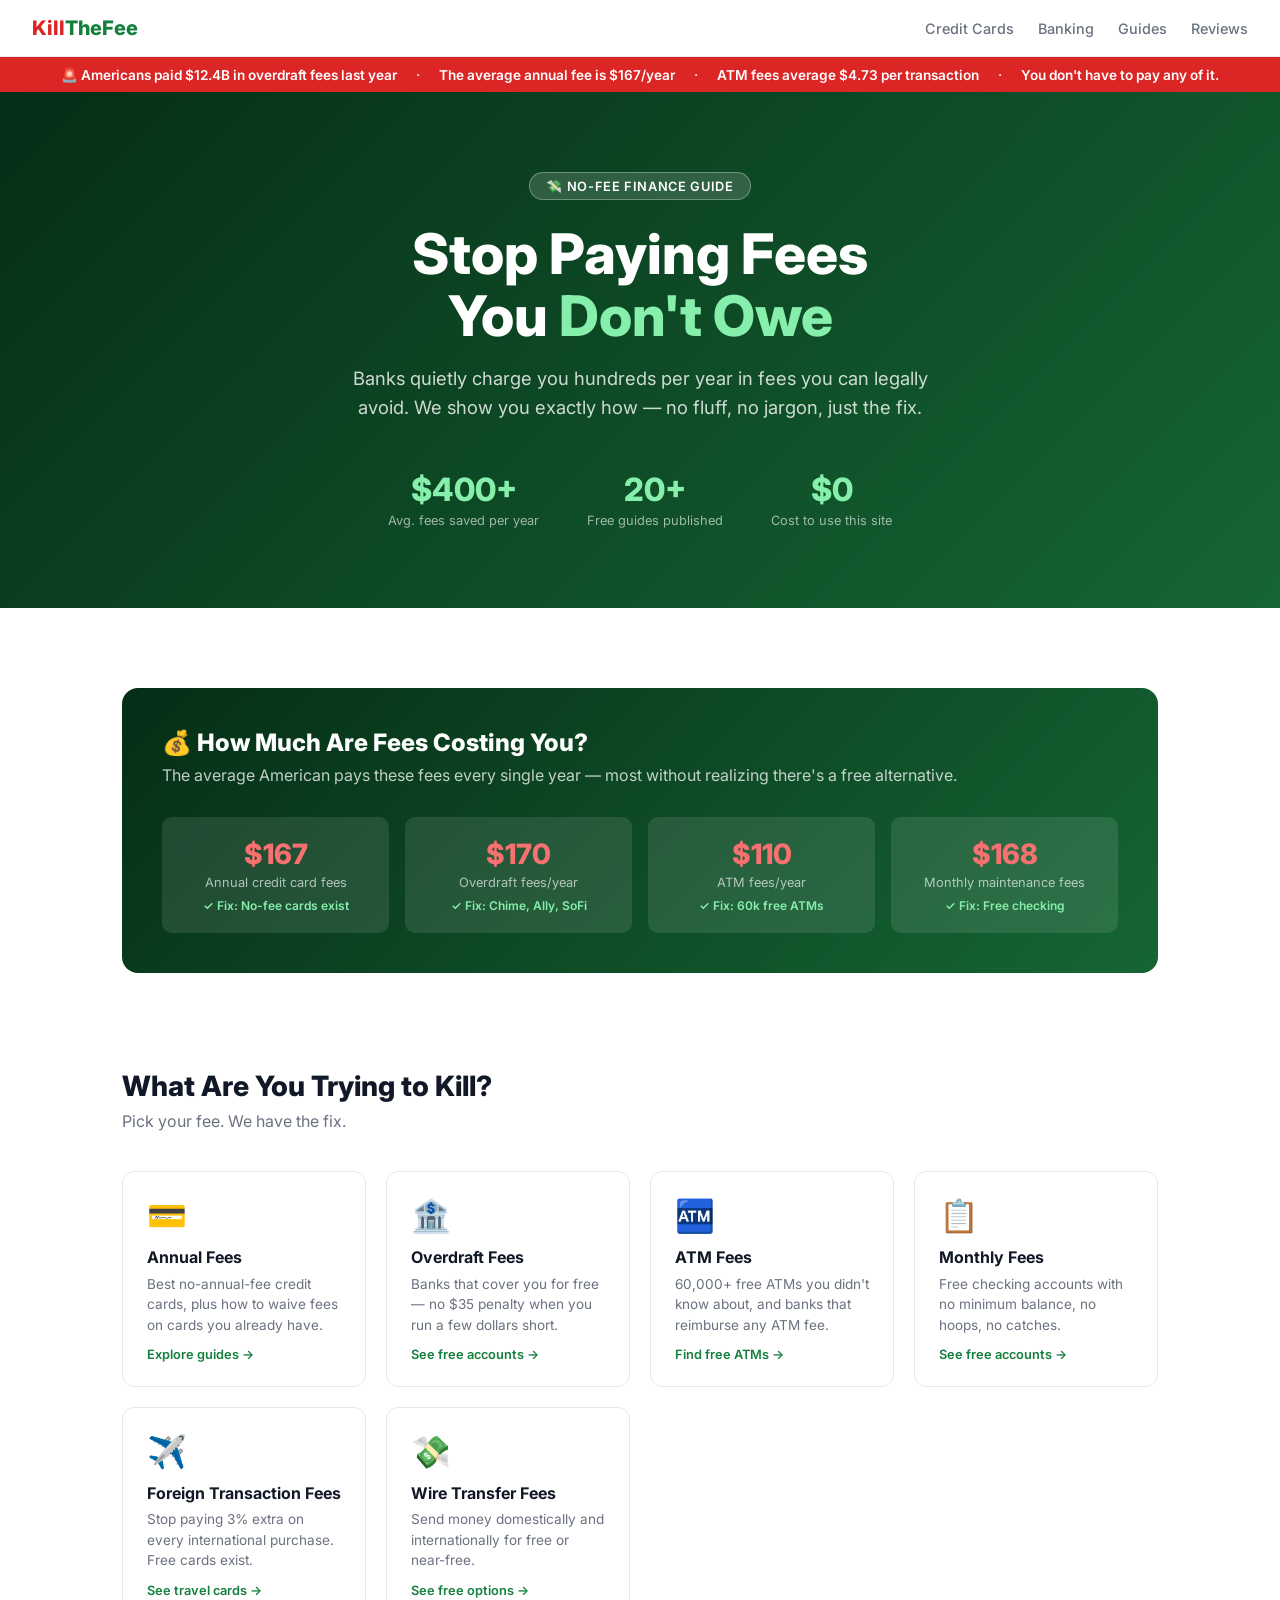
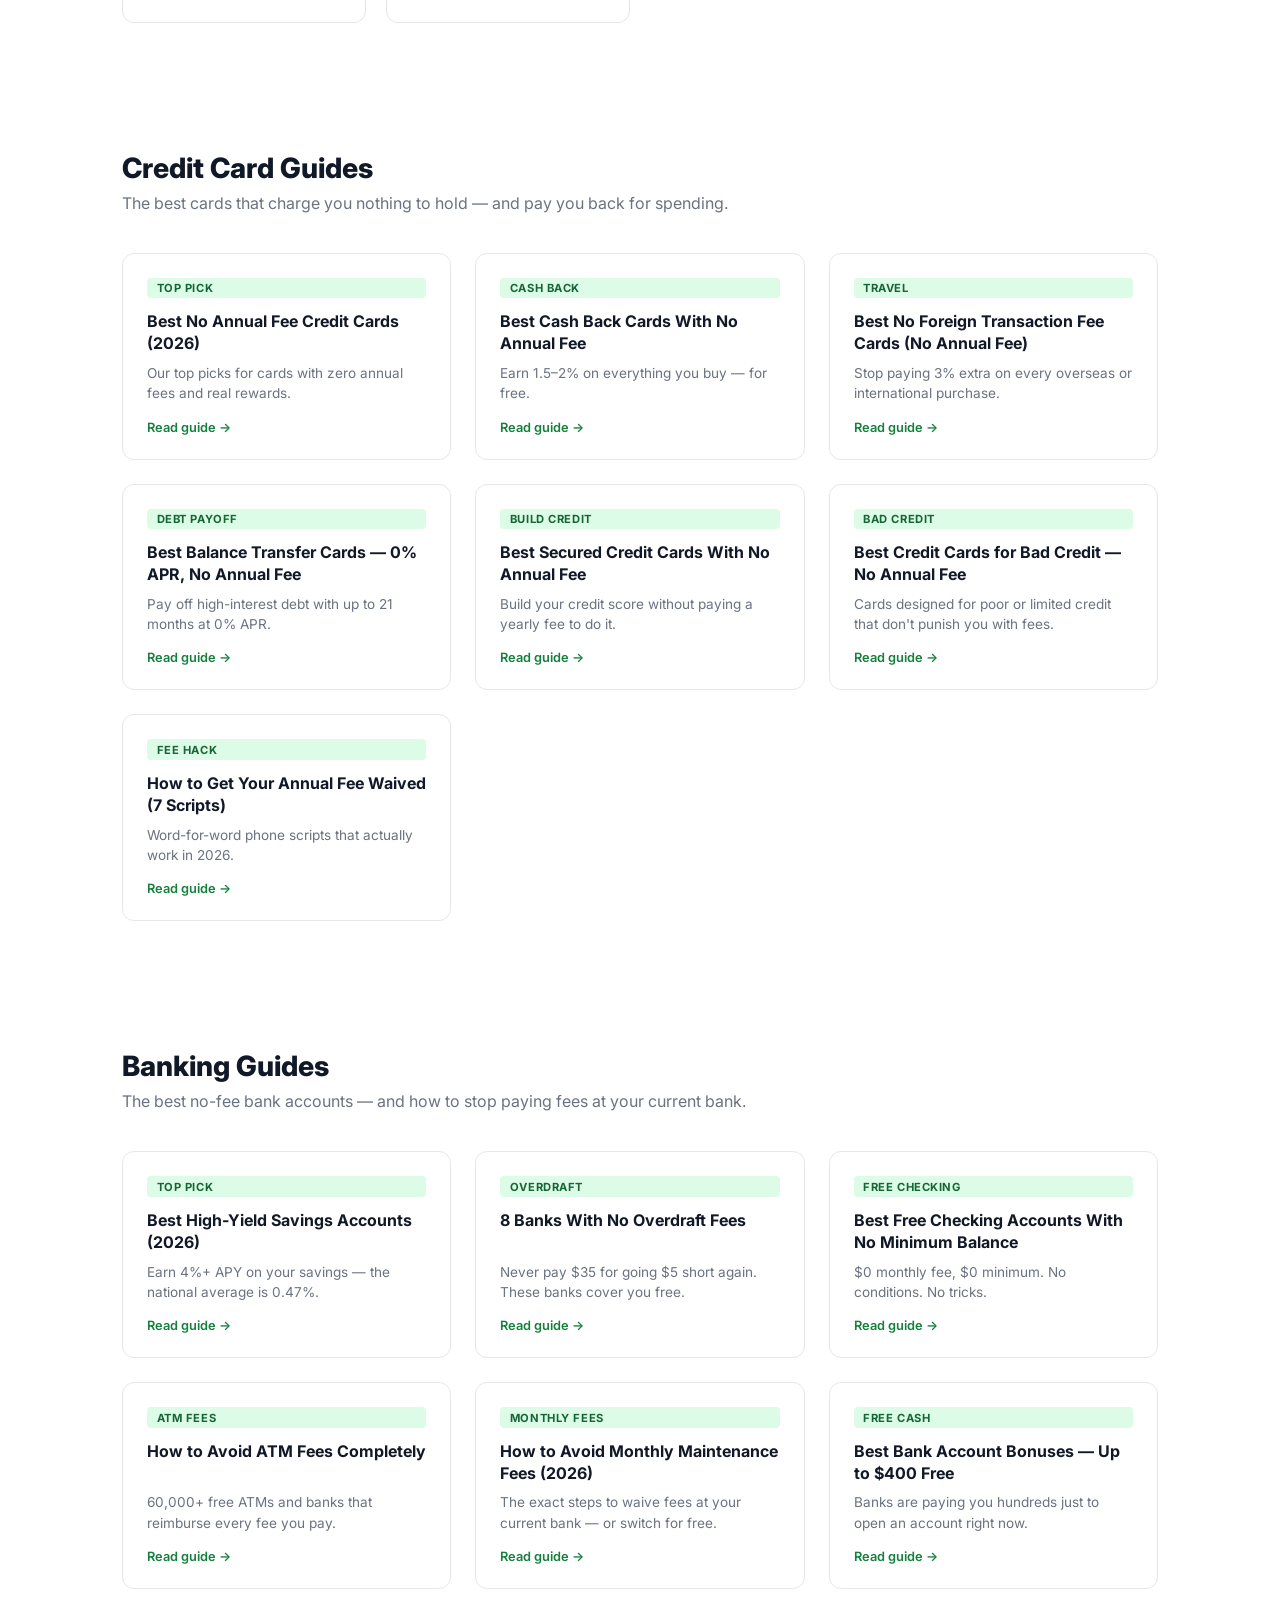
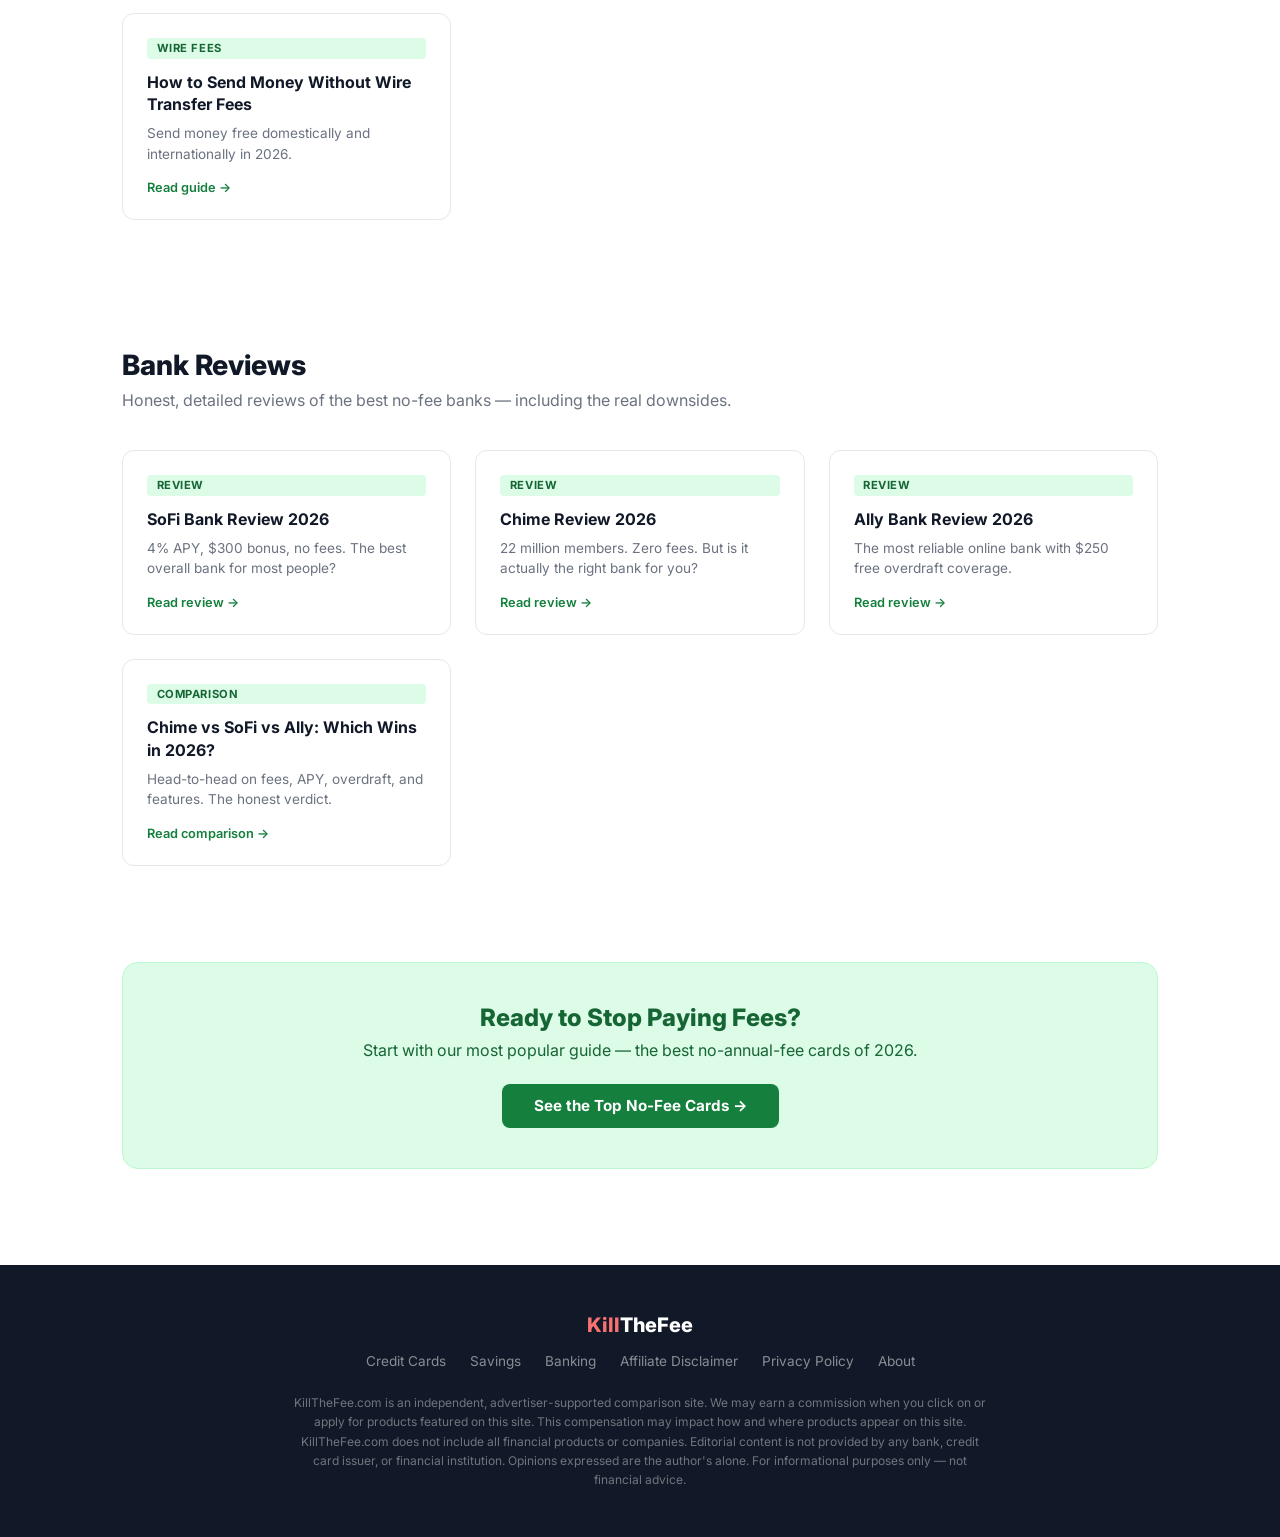
==== index.html @ 6099522d "Fix: Replace WealthWire placeholder with Kill The Fee branded homepage - Full Kill The Fee branded h" ====
<!DOCTYPE html>
<html lang="en">
<head>
  <meta charset="UTF-8">
  <meta name="viewport" content="width=device-width, initial-scale=1.0">
  <title>Kill The Fee — Stop Paying Bank Fees You Don't Owe</title>
  <meta name="description" content="Independent guides to eliminating credit card annual fees, ATM fees, overdraft fees, and bank fees. Keep more of your money.">
  <meta property="og:title" content="Kill The Fee — Stop Paying Bank Fees">
  <meta property="og:description" content="Free guides to eliminating bank fees and earning more with no-fee financial products.">
  <meta name="twitter:card" content="summary_large_image">
  <link rel="canonical" href="https://killthefee.com/">
  <link rel="preconnect" href="https://fonts.googleapis.com">
  <link href="https://fonts.googleapis.com/css2?family=Inter:wght@400;500;600;700;800&display=swap" rel="stylesheet">
  <style>
    *, *::before, *::after { margin: 0; padding: 0; box-sizing: border-box; }
    :root {
      --green: #15803d;
      --green-dark: #166534;
      --green-light: #dcfce7;
      --red: #dc2626;
      --text: #111827;
      --muted: #6b7280;
      --border: #e5e7eb;
      --bg: #f9fafb;
      --white: #ffffff;
    }
    body { font-family: 'Inter', sans-serif; color: var(--text); background: var(--white); }

    /* NAV */
    nav { display: flex; justify-content: space-between; align-items: center; padding: 1rem 2rem; border-bottom: 1px solid var(--border); background: var(--white); position: sticky; top: 0; z-index: 100; }
    .nav-logo { font-size: 1.25rem; font-weight: 800; color: var(--green); text-decoration: none; }
    .nav-logo span { color: var(--red); }
    .nav-links { display: flex; gap: 1.5rem; list-style: none; }
    .nav-links a { text-decoration: none; color: var(--muted); font-weight: 500; font-size: 0.9rem; }
    .nav-links a:hover { color: var(--green); }

    /* HERO */
    .hero { background: linear-gradient(135deg, #052e16 0%, #166534 100%); color: white; padding: 5rem 2rem; text-align: center; }
    .hero-badge { display: inline-block; background: rgba(255,255,255,0.15); border: 1px solid rgba(255,255,255,0.3); border-radius: 999px; padding: 0.35rem 1rem; font-size: 0.8rem; font-weight: 600; letter-spacing: 0.05em; text-transform: uppercase; margin-bottom: 1.5rem; }
    .hero h1 { font-size: clamp(2rem, 5vw, 3.5rem); font-weight: 800; line-height: 1.1; margin-bottom: 1rem; }
    .hero h1 span { color: #86efac; }
    .hero p { font-size: 1.15rem; color: rgba(255,255,255,0.8); max-width: 600px; margin: 0 auto 2rem; line-height: 1.6; }
    .hero-stats { display: flex; justify-content: center; gap: 3rem; flex-wrap: wrap; margin-top: 3rem; }
    .hero-stat { text-align: center; }
    .hero-stat .number { font-size: 2rem; font-weight: 800; color: #86efac; }
    .hero-stat .label { font-size: 0.8rem; color: rgba(255,255,255,0.6); margin-top: 0.25rem; }

    /* FEE TICKER */
    .fee-ticker { background: var(--red); color: white; padding: 0.6rem 2rem; text-align: center; font-size: 0.85rem; font-weight: 600; }
    .fee-ticker span { opacity: 0.85; margin: 0 1rem; }

    /* SECTIONS */
    .section { padding: 4rem 2rem; max-width: 1100px; margin: 0 auto; }
    .section-title { font-size: 1.75rem; font-weight: 800; margin-bottom: 0.5rem; }
    .section-subtitle { color: var(--muted); margin-bottom: 2.5rem; font-size: 1rem; }

    /* CATEGORY CARDS */
    .category-grid { display: grid; grid-template-columns: repeat(auto-fit, minmax(220px, 1fr)); gap: 1.25rem; }
    .category-card { border: 1px solid var(--border); border-radius: 12px; padding: 1.5rem; text-decoration: none; color: var(--text); transition: all 0.2s; background: var(--white); }
    .category-card:hover { border-color: var(--green); box-shadow: 0 4px 20px rgba(21,128,61,0.1); transform: translateY(-2px); }
    .category-card .icon { font-size: 2rem; margin-bottom: 0.75rem; }
    .category-card h3 { font-size: 1rem; font-weight: 700; margin-bottom: 0.4rem; }
    .category-card p { font-size: 0.85rem; color: var(--muted); line-height: 1.5; }
    .category-card .arrow { color: var(--green); font-size: 0.8rem; font-weight: 600; margin-top: 0.75rem; display: block; }

    /* ARTICLE CARDS */
    .article-grid { display: grid; grid-template-columns: repeat(auto-fill, minmax(300px, 1fr)); gap: 1.5rem; }
    .article-card { border: 1px solid var(--border); border-radius: 12px; padding: 1.5rem; text-decoration: none; color: var(--text); transition: all 0.2s; background: var(--white); display: flex; flex-direction: column; }
    .article-card:hover { border-color: var(--green); box-shadow: 0 4px 20px rgba(21,128,61,0.08); }
    .article-tag { display: inline-block; background: var(--green-light); color: var(--green-dark); font-size: 0.7rem; font-weight: 700; text-transform: uppercase; letter-spacing: 0.05em; padding: 0.2rem 0.6rem; border-radius: 4px; margin-bottom: 0.75rem; }
    .article-card h3 { font-size: 1rem; font-weight: 700; line-height: 1.4; margin-bottom: 0.5rem; flex: 1; }
    .article-card p { font-size: 0.85rem; color: var(--muted); line-height: 1.5; }
    .article-read { color: var(--green); font-size: 0.8rem; font-weight: 600; margin-top: 1rem; }

    /* SAVINGS CALCULATOR */
    .calc-box { background: linear-gradient(135deg, #052e16, #166534); border-radius: 16px; padding: 2.5rem; color: white; margin: 2rem 0; }
    .calc-box h2 { font-size: 1.5rem; font-weight: 800; margin-bottom: 0.5rem; }
    .calc-box p { color: rgba(255,255,255,0.75); margin-bottom: 2rem; }
    .calc-grid { display: grid; grid-template-columns: repeat(auto-fit, minmax(200px, 1fr)); gap: 1rem; }
    .calc-item { background: rgba(255,255,255,0.1); border-radius: 10px; padding: 1.25rem; text-align: center; }
    .calc-item .fee-amount { font-size: 1.75rem; font-weight: 800; color: #f87171; }
    .calc-item .fee-label { font-size: 0.8rem; color: rgba(255,255,255,0.65); margin-top: 0.25rem; }
    .calc-item .fee-fix { font-size: 0.75rem; color: #86efac; font-weight: 600; margin-top: 0.5rem; }

    /* CTA BANNER */
    .cta-banner { background: var(--green-light); border: 1px solid #bbf7d0; border-radius: 16px; padding: 2.5rem; text-align: center; margin: 2rem 0; }
    .cta-banner h2 { font-size: 1.5rem; font-weight: 800; color: var(--green-dark); margin-bottom: 0.5rem; }
    .cta-banner p { color: #166534; margin-bottom: 1.5rem; }
    .btn { display: inline-block; background: var(--green); color: white; padding: 0.8rem 2rem; border-radius: 8px; font-weight: 700; text-decoration: none; font-size: 0.95rem; transition: background 0.2s; }
    .btn:hover { background: var(--green-dark); }

    /* FOOTER */
    footer { background: #111827; color: rgba(255,255,255,0.6); padding: 3rem 2rem; text-align: center; }
    footer .footer-logo { font-size: 1.25rem; font-weight: 800; color: white; margin-bottom: 1rem; }
    footer .footer-logo span { color: #f87171; }
    footer .footer-links { display: flex; justify-content: center; gap: 1.5rem; flex-wrap: wrap; margin-bottom: 1.5rem; }
    footer .footer-links a { color: rgba(255,255,255,0.5); text-decoration: none; font-size: 0.85rem; }
    footer .footer-links a:hover { color: white; }
    footer .disclaimer { font-size: 0.75rem; max-width: 700px; margin: 0 auto; line-height: 1.6; color: rgba(255,255,255,0.4); }

    @media (max-width: 640px) {
      nav { padding: 1rem; }
      .nav-links { display: none; }
      .hero { padding: 3rem 1.5rem; }
      .hero-stats { gap: 1.5rem; }
      .section { padding: 2.5rem 1.25rem; }
    }
  </style>
</head>
<body>

<nav>
  <a class="nav-logo" href="/"><span>Kill</span>TheFee</a>
  <ul class="nav-links">
    <li><a href="#credit-cards">Credit Cards</a></li>
    <li><a href="#banking">Banking</a></li>
    <li><a href="#guides">Guides</a></li>
    <li><a href="#reviews">Reviews</a></li>
  </ul>
</nav>

<div class="fee-ticker">
  🚨 Americans paid $12.4B in overdraft fees last year <span>·</span> The average annual fee is $167/year <span>·</span> ATM fees average $4.73 per transaction <span>·</span> You don't have to pay any of it.
</div>

<section class="hero">
  <div class="hero-badge">💸 No-Fee Finance Guide</div>
  <h1>Stop Paying Fees<br>You <span>Don't Owe</span></h1>
  <p>Banks quietly charge you hundreds per year in fees you can legally avoid. We show you exactly how — no fluff, no jargon, just the fix.</p>
  <div class="hero-stats">
    <div class="hero-stat"><div class="number">$400+</div><div class="label">Avg. fees saved per year</div></div>
    <div class="hero-stat"><div class="number">20+</div><div class="label">Free guides published</div></div>
    <div class="hero-stat"><div class="number">$0</div><div class="label">Cost to use this site</div></div>
  </div>
</section>

<div style="max-width:1100px;margin:0 auto;padding:3rem 2rem 0;">
  <div class="calc-box">
    <h2>💰 How Much Are Fees Costing You?</h2>
    <p>The average American pays these fees every single year — most without realizing there's a free alternative.</p>
    <div class="calc-grid">
      <div class="calc-item">
        <div class="fee-amount">$167</div>
        <div class="fee-label">Annual credit card fees</div>
        <div class="fee-fix">✓ Fix: No-fee cards exist</div>
      </div>
      <div class="calc-item">
        <div class="fee-amount">$170</div>
        <div class="fee-label">Overdraft fees/year</div>
        <div class="fee-fix">✓ Fix: Chime, Ally, SoFi</div>
      </div>
      <div class="calc-item">
        <div class="fee-amount">$110</div>
        <div class="fee-label">ATM fees/year</div>
        <div class="fee-fix">✓ Fix: 60k free ATMs</div>
      </div>
      <div class="calc-item">
        <div class="fee-amount">$168</div>
        <div class="fee-label">Monthly maintenance fees</div>
        <div class="fee-fix">✓ Fix: Free checking</div>
      </div>
    </div>
  </div>
</div>

<section class="section" id="categories">
  <div class="section-title">What Are You Trying to Kill?</div>
  <div class="section-subtitle">Pick your fee. We have the fix.</div>
  <div class="category-grid">
    <a class="category-card" href="#credit-cards">
      <div class="icon">💳</div>
      <h3>Annual Fees</h3>
      <p>Best no-annual-fee credit cards, plus how to waive fees on cards you already have.</p>
      <span class="arrow">Explore guides →</span>
    </a>
    <a class="category-card" href="#banking">
      <div class="icon">🏦</div>
      <h3>Overdraft Fees</h3>
      <p>Banks that cover you for free — no $35 penalty when you run a few dollars short.</p>
      <span class="arrow">See free accounts →</span>
    </a>
    <a class="category-card" href="#banking">
      <div class="icon">🏧</div>
      <h3>ATM Fees</h3>
      <p>60,000+ free ATMs you didn't know about, and banks that reimburse any ATM fee.</p>
      <span class="arrow">Find free ATMs →</span>
    </a>
    <a class="category-card" href="#banking">
      <div class="icon">📋</div>
      <h3>Monthly Fees</h3>
      <p>Free checking accounts with no minimum balance, no hoops, no catches.</p>
      <span class="arrow">See free accounts →</span>
    </a>
    <a class="category-card" href="#guides">
      <div class="icon">✈️</div>
      <h3>Foreign Transaction Fees</h3>
      <p>Stop paying 3% extra on every international purchase. Free cards exist.</p>
      <span class="arrow">See travel cards →</span>
    </a>
    <a class="category-card" href="#guides">
      <div class="icon">💸</div>
      <h3>Wire Transfer Fees</h3>
      <p>Send money domestically and internationally for free or near-free.</p>
      <span class="arrow">See free options →</span>
    </a>
  </div>
</section>

<section class="section" id="credit-cards">
  <div class="section-title">Credit Card Guides</div>
  <div class="section-subtitle">The best cards that charge you nothing to hold — and pay you back for spending.</div>
  <div class="article-grid">
    <a class="article-card" href="/content/articles/best-no-annual-fee-credit-cards.md">
      <span class="article-tag">Top Pick</span>
      <h3>Best No Annual Fee Credit Cards (2026)</h3>
      <p>Our top picks for cards with zero annual fees and real rewards.</p>
      <span class="article-read">Read guide →</span>
    </a>
    <a class="article-card" href="/content/articles/best-cash-back-credit-cards-no-annual-fee-2026.md">
      <span class="article-tag">Cash Back</span>
      <h3>Best Cash Back Cards With No Annual Fee</h3>
      <p>Earn 1.5–2% on everything you buy — for free.</p>
      <span class="article-read">Read guide →</span>
    </a>
    <a class="article-card" href="/content/articles/best-no-foreign-transaction-fee-credit-cards.md">
      <span class="article-tag">Travel</span>
      <h3>Best No Foreign Transaction Fee Cards (No Annual Fee)</h3>
      <p>Stop paying 3% extra on every overseas or international purchase.</p>
      <span class="article-read">Read guide →</span>
    </a>
    <a class="article-card" href="/content/articles/best-balance-transfer-credit-cards-no-fee.md">
      <span class="article-tag">Debt Payoff</span>
      <h3>Best Balance Transfer Cards — 0% APR, No Annual Fee</h3>
      <p>Pay off high-interest debt with up to 21 months at 0% APR.</p>
      <span class="article-read">Read guide →</span>
    </a>
    <a class="article-card" href="/content/articles/best-secured-credit-cards-no-annual-fee.md">
      <span class="article-tag">Build Credit</span>
      <h3>Best Secured Credit Cards With No Annual Fee</h3>
      <p>Build your credit score without paying a yearly fee to do it.</p>
      <span class="article-read">Read guide →</span>
    </a>
    <a class="article-card" href="/content/articles/best-credit-cards-bad-credit-no-annual-fee.md">
      <span class="article-tag">Bad Credit</span>
      <h3>Best Credit Cards for Bad Credit — No Annual Fee</h3>
      <p>Cards designed for poor or limited credit that don't punish you with fees.</p>
      <span class="article-read">Read guide →</span>
    </a>
    <a class="article-card" href="/content/articles/how-to-cancel-credit-card-annual-fee.md">
      <span class="article-tag">Fee Hack</span>
      <h3>How to Get Your Annual Fee Waived (7 Scripts)</h3>
      <p>Word-for-word phone scripts that actually work in 2026.</p>
      <span class="article-read">Read guide →</span>
    </a>
  </div>
</section>

<section class="section" id="banking">
  <div class="section-title">Banking Guides</div>
  <div class="section-subtitle">The best no-fee bank accounts — and how to stop paying fees at your current bank.</div>
  <div class="article-grid">
    <a class="article-card" href="/content/articles/best-high-yield-savings-accounts.md">
      <span class="article-tag">Top Pick</span>
      <h3>Best High-Yield Savings Accounts (2026)</h3>
      <p>Earn 4%+ APY on your savings — the national average is 0.47%.</p>
      <span class="article-read">Read guide →</span>
    </a>
    <a class="article-card" href="/content/articles/banks-with-no-overdraft-fees.md">
      <span class="article-tag">Overdraft</span>
      <h3>8 Banks With No Overdraft Fees</h3>
      <p>Never pay $35 for going $5 short again. These banks cover you free.</p>
      <span class="article-read">Read guide →</span>
    </a>
    <a class="article-card" href="/content/articles/best-free-checking-accounts-no-minimum-balance.md">
      <span class="article-tag">Free Checking</span>
      <h3>Best Free Checking Accounts With No Minimum Balance</h3>
      <p>$0 monthly fee, $0 minimum. No conditions. No tricks.</p>
      <span class="article-read">Read guide →</span>
    </a>
    <a class="article-card" href="/content/articles/how-to-avoid-atm-fees.md">
      <span class="article-tag">ATM Fees</span>
      <h3>How to Avoid ATM Fees Completely</h3>
      <p>60,000+ free ATMs and banks that reimburse every fee you pay.</p>
      <span class="article-read">Read guide →</span>
    </a>
    <a class="article-card" href="/content/articles/how-to-avoid-monthly-maintenance-fees.md">
      <span class="article-tag">Monthly Fees</span>
      <h3>How to Avoid Monthly Maintenance Fees (2026)</h3>
      <p>The exact steps to waive fees at your current bank — or switch for free.</p>
      <span class="article-read">Read guide →</span>
    </a>
    <a class="article-card" href="/content/articles/best-bank-account-bonuses-2026.md">
      <span class="article-tag">Free Cash</span>
      <h3>Best Bank Account Bonuses — Up to $400 Free</h3>
      <p>Banks are paying you hundreds just to open an account right now.</p>
      <span class="article-read">Read guide →</span>
    </a>
    <a class="article-card" href="/content/articles/how-to-send-money-without-wire-transfer-fees.md">
      <span class="article-tag">Wire Fees</span>
      <h3>How to Send Money Without Wire Transfer Fees</h3>
      <p>Send money free domestically and internationally in 2026.</p>
      <span class="article-read">Read guide →</span>
    </a>
  </div>
</section>

<section class="section" id="reviews">
  <div class="section-title">Bank Reviews</div>
  <div class="section-subtitle">Honest, detailed reviews of the best no-fee banks — including the real downsides.</div>
  <div class="article-grid">
    <a class="article-card" href="/content/articles/sofi-bank-review-2026.md">
      <span class="article-tag">Review</span>
      <h3>SoFi Bank Review 2026</h3>
      <p>4% APY, $300 bonus, no fees. The best overall bank for most people?</p>
      <span class="article-read">Read review →</span>
    </a>
    <a class="article-card" href="/content/articles/chime-review-2026.md">
      <span class="article-tag">Review</span>
      <h3>Chime Review 2026</h3>
      <p>22 million members. Zero fees. But is it actually the right bank for you?</p>
      <span class="article-read">Read review →</span>
    </a>
    <a class="article-card" href="/content/articles/ally-bank-review-2026.md">
      <span class="article-tag">Review</span>
      <h3>Ally Bank Review 2026</h3>
      <p>The most reliable online bank with $250 free overdraft coverage.</p>
      <span class="article-read">Read review →</span>
    </a>
    <a class="article-card" href="/content/articles/chime-vs-sofi-vs-ally-comparison.md">
      <span class="article-tag">Comparison</span>
      <h3>Chime vs SoFi vs Ally: Which Wins in 2026?</h3>
      <p>Head-to-head on fees, APY, overdraft, and features. The honest verdict.</p>
      <span class="article-read">Read comparison →</span>
    </a>
  </div>
</section>

<div style="max-width:1100px;margin:0 auto;padding:0 2rem 4rem;">
  <div class="cta-banner">
    <h2>Ready to Stop Paying Fees?</h2>
    <p>Start with our most popular guide — the best no-annual-fee cards of 2026.</p>
    <a class="btn" href="/content/articles/best-no-annual-fee-credit-cards.md">See the Top No-Fee Cards →</a>
  </div>
</div>

<footer>
  <div class="footer-logo"><span>Kill</span>TheFee</div>
  <div class="footer-links">
    <a href="/content/articles/best-no-annual-fee-credit-cards.md">Credit Cards</a>
    <a href="/content/articles/best-high-yield-savings-accounts.md">Savings</a>
    <a href="/content/articles/banks-with-no-overdraft-fees.md">Banking</a>
    <a href="/disclaimer.html">Affiliate Disclaimer</a>
    <a href="#">Privacy Policy</a>
    <a href="#">About</a>
  </div>
  <p class="disclaimer">KillTheFee.com is an independent, advertiser-supported comparison site. We may earn a commission when you click on or apply for products featured on this site. This compensation may impact how and where products appear on this site. KillTheFee.com does not include all financial products or companies. Editorial content is not provided by any bank, credit card issuer, or financial institution. Opinions expressed are the author's alone. For informational purposes only — not financial advice.</p>
</footer>

</body>
</html>
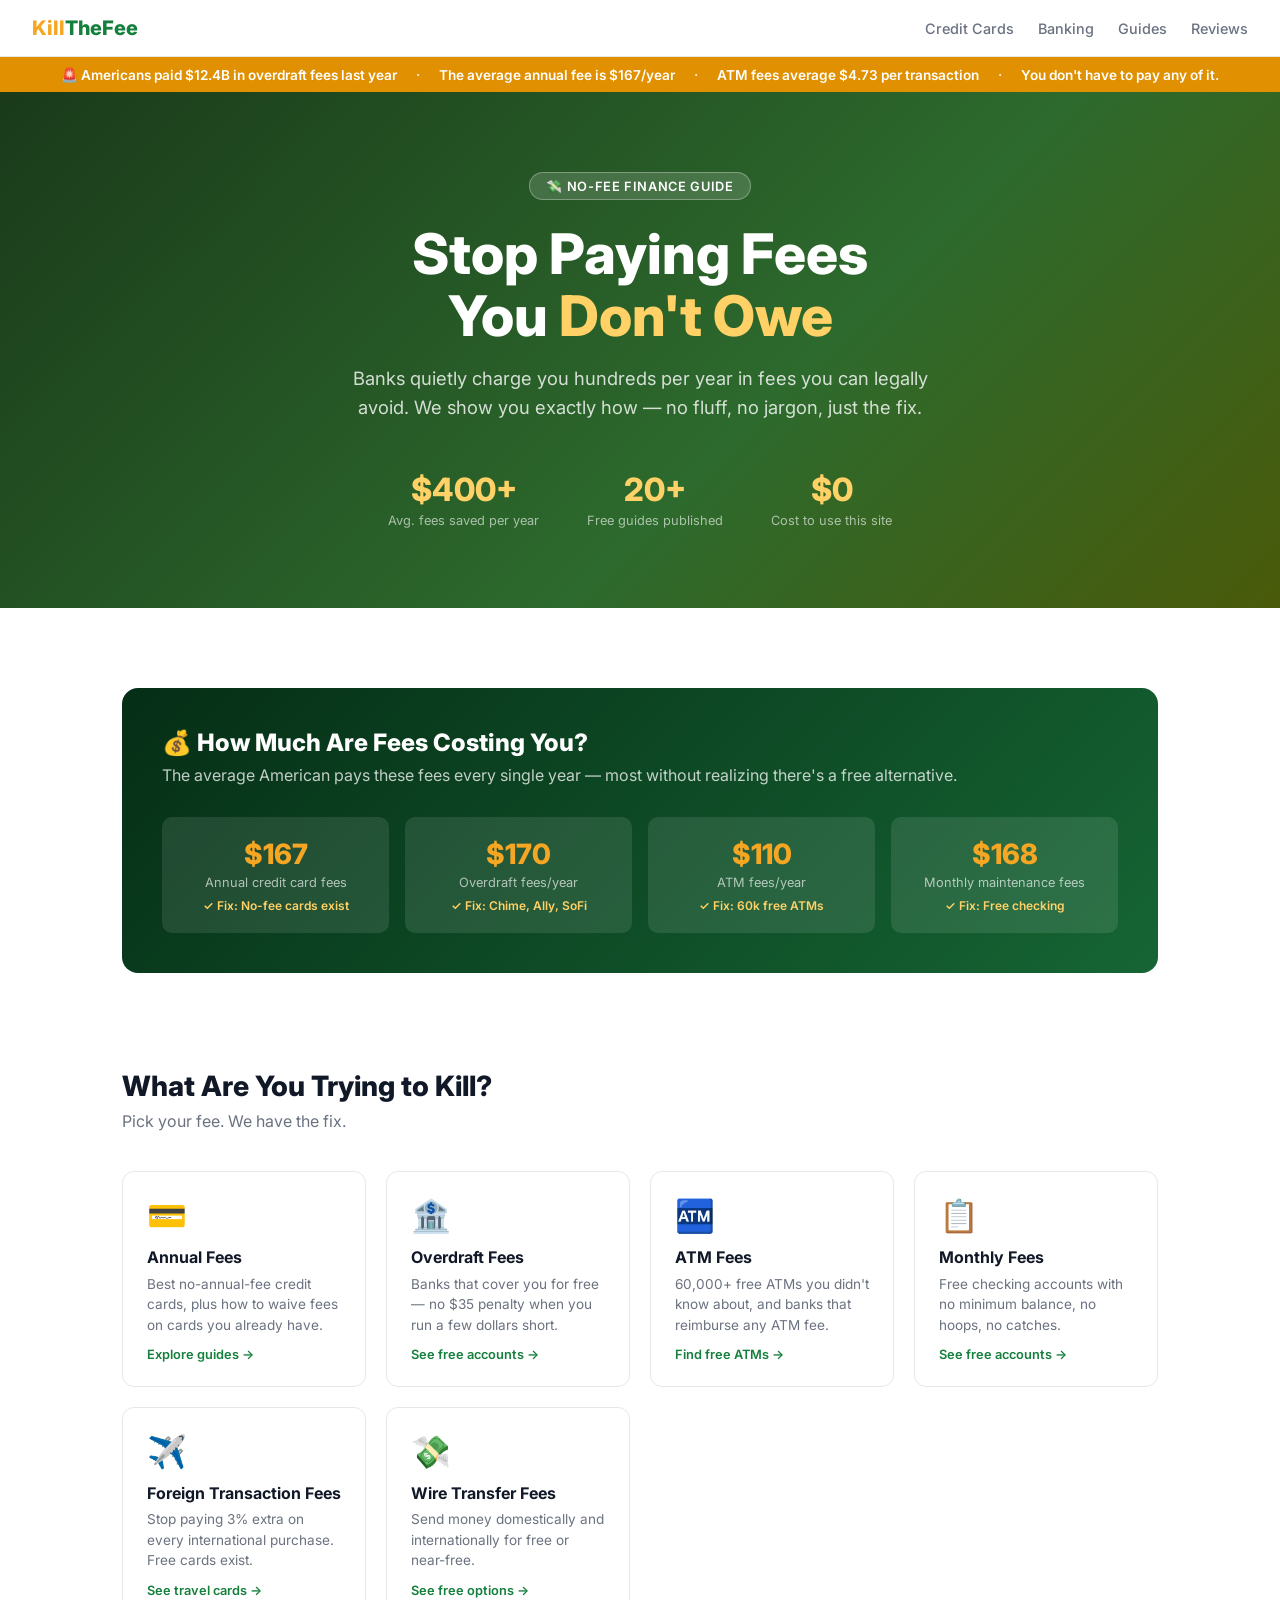
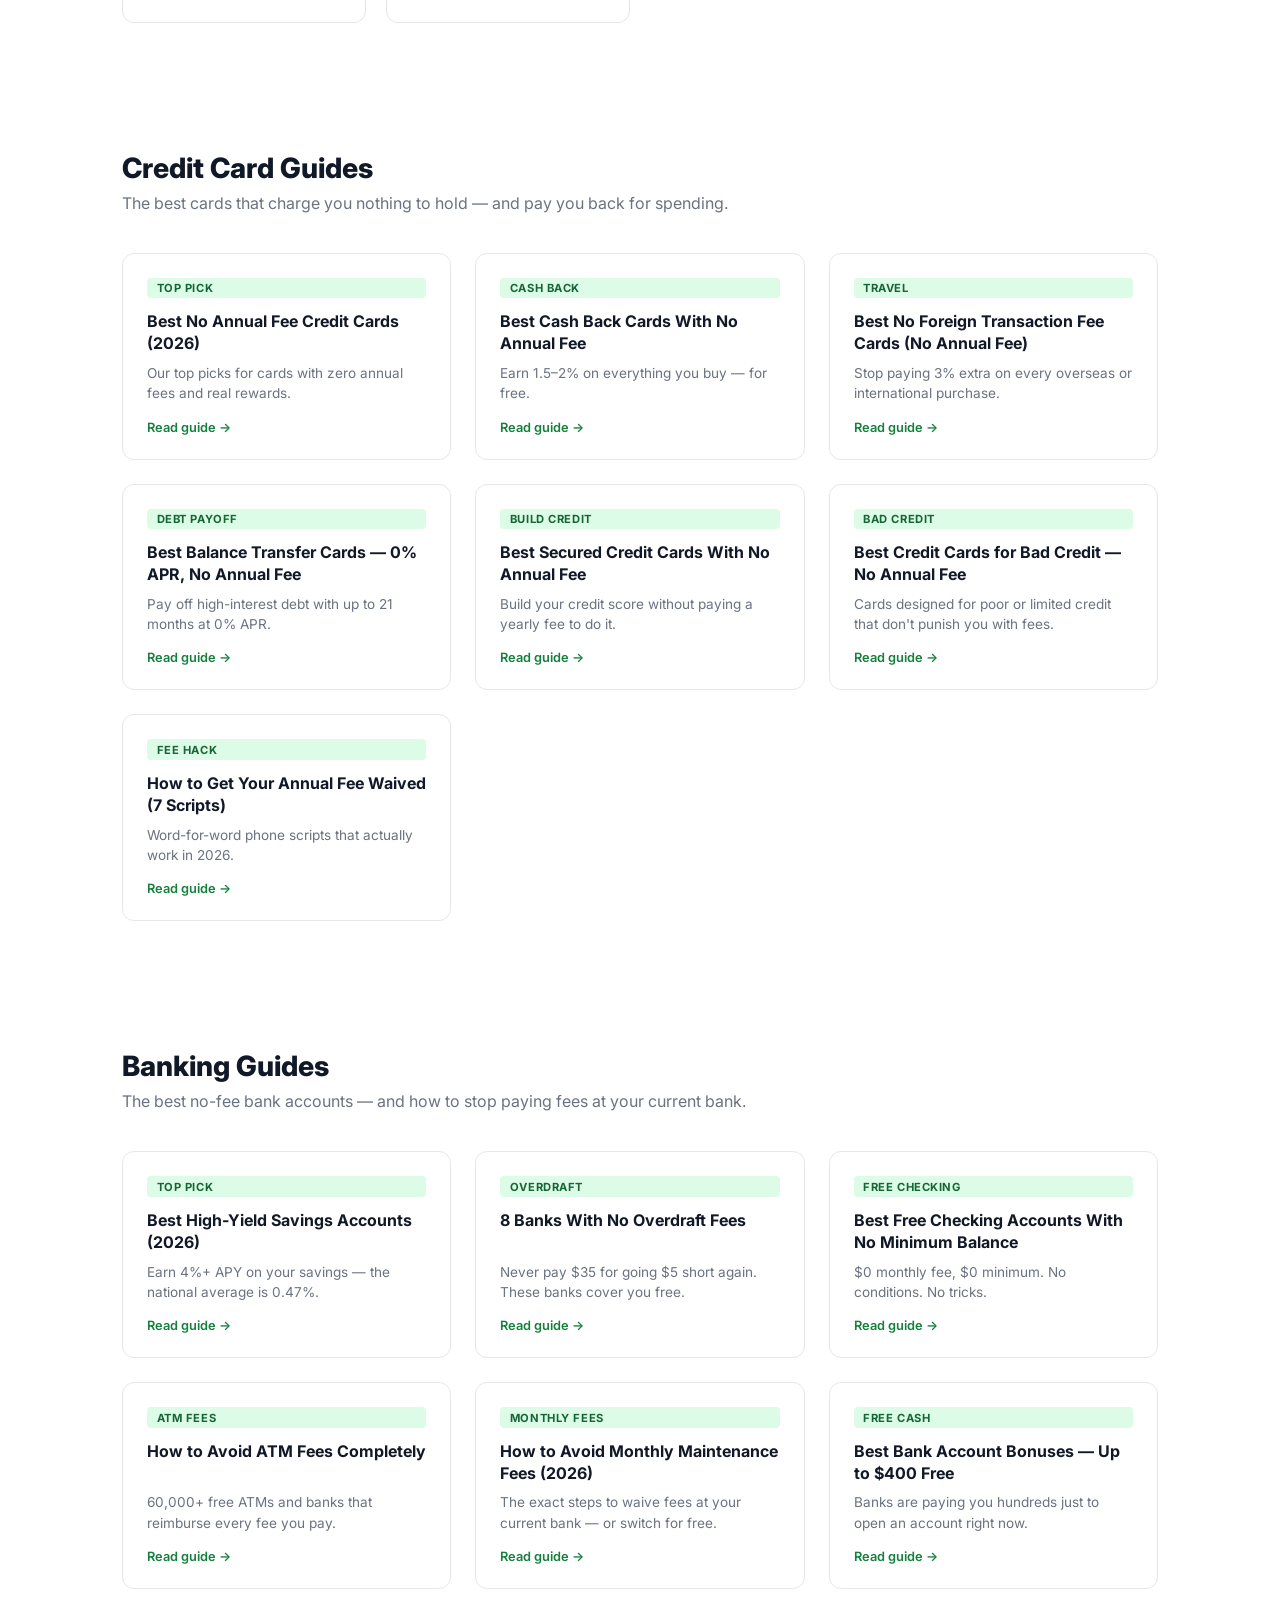
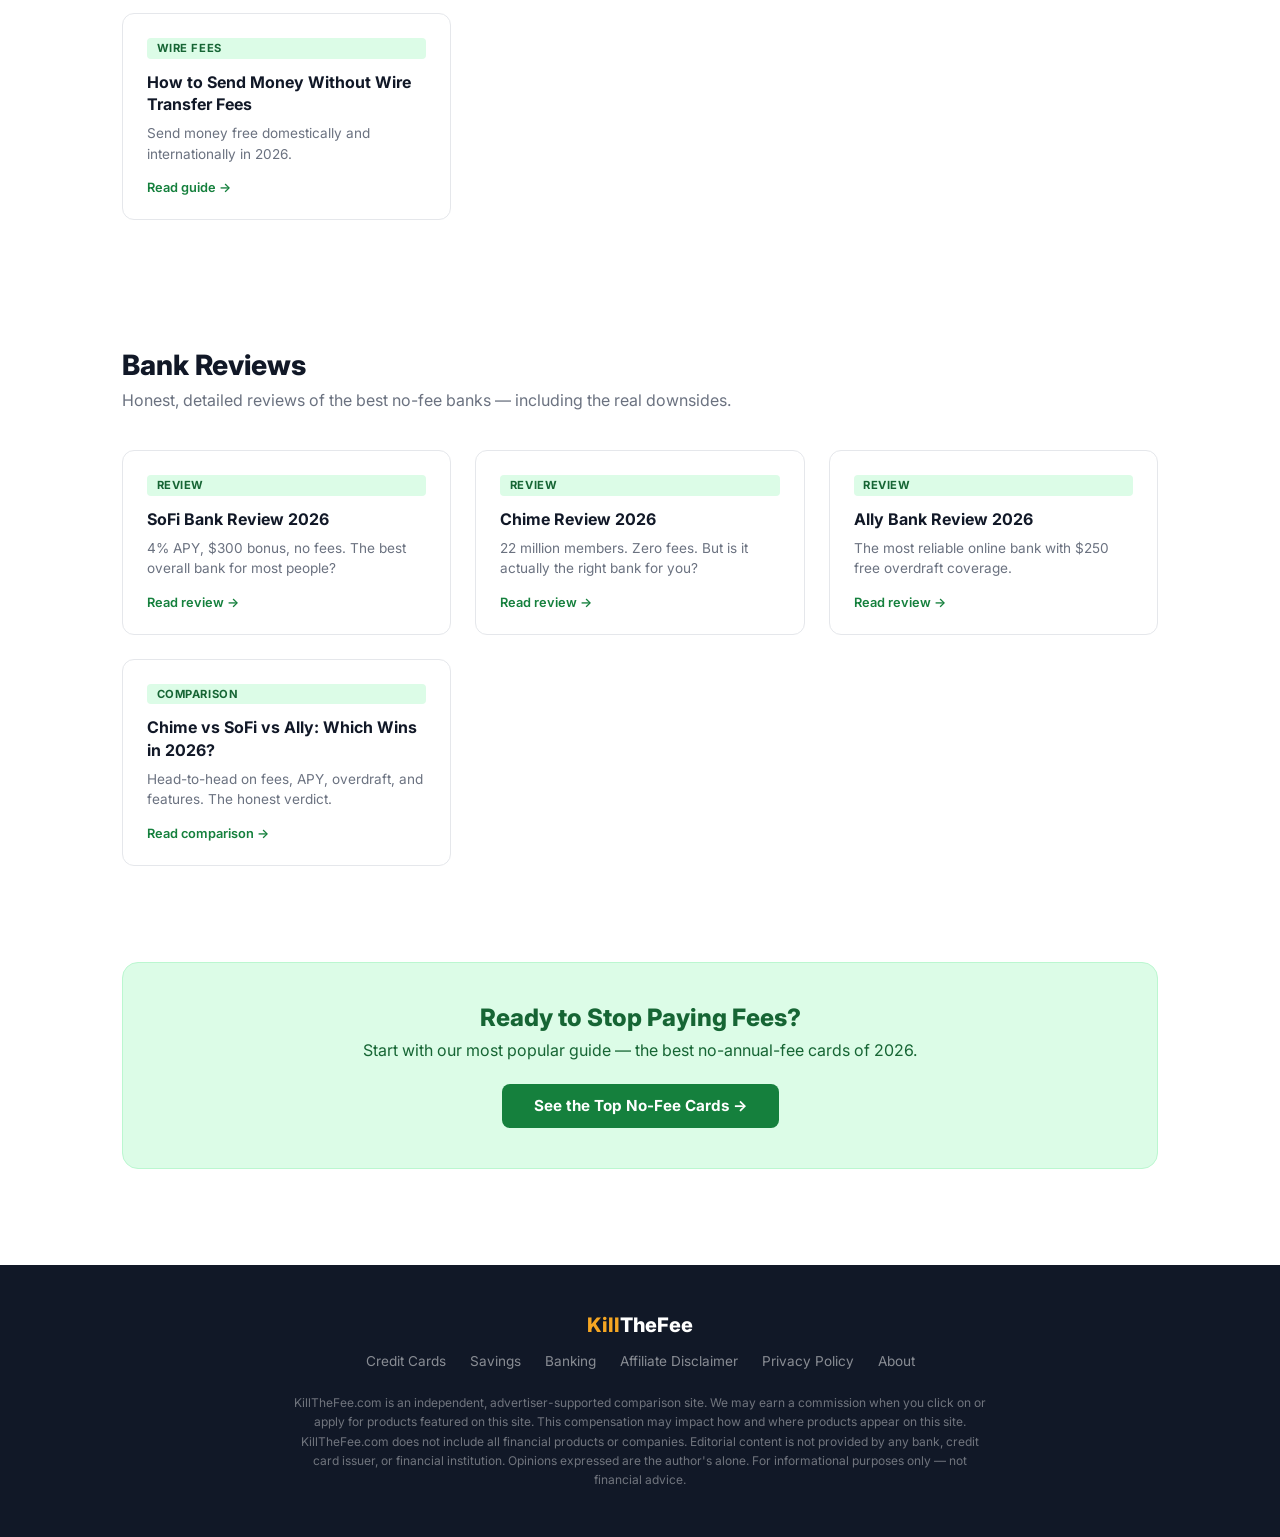
==== commit 371c26a9: "Rebrand: Switch color scheme from green/red to green/gold to match logo" ====
--- a/index.html
+++ b/index.html
@@ -17,7 +17,7 @@
       --green: #15803d;
       --green-dark: #166534;
       --green-light: #dcfce7;
-      --red: #dc2626;
+      --gold: #f5a623;
       --text: #111827;
       --muted: #6b7280;
       --border: #e5e7eb;
@@ -29,24 +29,24 @@
     /* NAV */
     nav { display: flex; justify-content: space-between; align-items: center; padding: 1rem 2rem; border-bottom: 1px solid var(--border); background: var(--white); position: sticky; top: 0; z-index: 100; }
     .nav-logo { font-size: 1.25rem; font-weight: 800; color: var(--green); text-decoration: none; }
-    .nav-logo span { color: var(--red); }
+    .nav-logo span { color: #f5a623; }
     .nav-links { display: flex; gap: 1.5rem; list-style: none; }
     .nav-links a { text-decoration: none; color: var(--muted); font-weight: 500; font-size: 0.9rem; }
     .nav-links a:hover { color: var(--green); }
 
     /* HERO */
-    .hero { background: linear-gradient(135deg, #052e16 0%, #166534 100%); color: white; padding: 5rem 2rem; text-align: center; }
+    .hero { background: linear-gradient(135deg, #1a3a1a 0%, #2d6a2d 60%, #4a5a0a 100%); color: white; padding: 5rem 2rem; text-align: center; }
     .hero-badge { display: inline-block; background: rgba(255,255,255,0.15); border: 1px solid rgba(255,255,255,0.3); border-radius: 999px; padding: 0.35rem 1rem; font-size: 0.8rem; font-weight: 600; letter-spacing: 0.05em; text-transform: uppercase; margin-bottom: 1.5rem; }
     .hero h1 { font-size: clamp(2rem, 5vw, 3.5rem); font-weight: 800; line-height: 1.1; margin-bottom: 1rem; }
-    .hero h1 span { color: #86efac; }
+    .hero h1 span { color: #ffd166; }
     .hero p { font-size: 1.15rem; color: rgba(255,255,255,0.8); max-width: 600px; margin: 0 auto 2rem; line-height: 1.6; }
     .hero-stats { display: flex; justify-content: center; gap: 3rem; flex-wrap: wrap; margin-top: 3rem; }
     .hero-stat { text-align: center; }
-    .hero-stat .number { font-size: 2rem; font-weight: 800; color: #86efac; }
+    .hero-stat .number { font-size: 2rem; font-weight: 800; color: #ffd166; }
     .hero-stat .label { font-size: 0.8rem; color: rgba(255,255,255,0.6); margin-top: 0.25rem; }
 
     /* FEE TICKER */
-    .fee-ticker { background: var(--red); color: white; padding: 0.6rem 2rem; text-align: center; font-size: 0.85rem; font-weight: 600; }
+    .fee-ticker { background: #e09000; color: white; padding: 0.6rem 2rem; text-align: center; font-size: 0.85rem; font-weight: 600; }
     .fee-ticker span { opacity: 0.85; margin: 0 1rem; }
 
     /* SECTIONS */
@@ -78,9 +78,9 @@
     .calc-box p { color: rgba(255,255,255,0.75); margin-bottom: 2rem; }
     .calc-grid { display: grid; grid-template-columns: repeat(auto-fit, minmax(200px, 1fr)); gap: 1rem; }
     .calc-item { background: rgba(255,255,255,0.1); border-radius: 10px; padding: 1.25rem; text-align: center; }
-    .calc-item .fee-amount { font-size: 1.75rem; font-weight: 800; color: #f87171; }
+    .calc-item .fee-amount { font-size: 1.75rem; font-weight: 800; color: #f5a623; }
     .calc-item .fee-label { font-size: 0.8rem; color: rgba(255,255,255,0.65); margin-top: 0.25rem; }
-    .calc-item .fee-fix { font-size: 0.75rem; color: #86efac; font-weight: 600; margin-top: 0.5rem; }
+    .calc-item .fee-fix { font-size: 0.75rem; color: #ffd166; font-weight: 600; margin-top: 0.5rem; }
 
     /* CTA BANNER */
     .cta-banner { background: var(--green-light); border: 1px solid #bbf7d0; border-radius: 16px; padding: 2.5rem; text-align: center; margin: 2rem 0; }
@@ -92,7 +92,7 @@
     /* FOOTER */
     footer { background: #111827; color: rgba(255,255,255,0.6); padding: 3rem 2rem; text-align: center; }
     footer .footer-logo { font-size: 1.25rem; font-weight: 800; color: white; margin-bottom: 1rem; }
-    footer .footer-logo span { color: #f87171; }
+    footer .footer-logo span { color: #f5a623; }
     footer .footer-links { display: flex; justify-content: center; gap: 1.5rem; flex-wrap: wrap; margin-bottom: 1.5rem; }
     footer .footer-links a { color: rgba(255,255,255,0.5); text-decoration: none; font-size: 0.85rem; }
     footer .footer-links a:hover { color: white; }
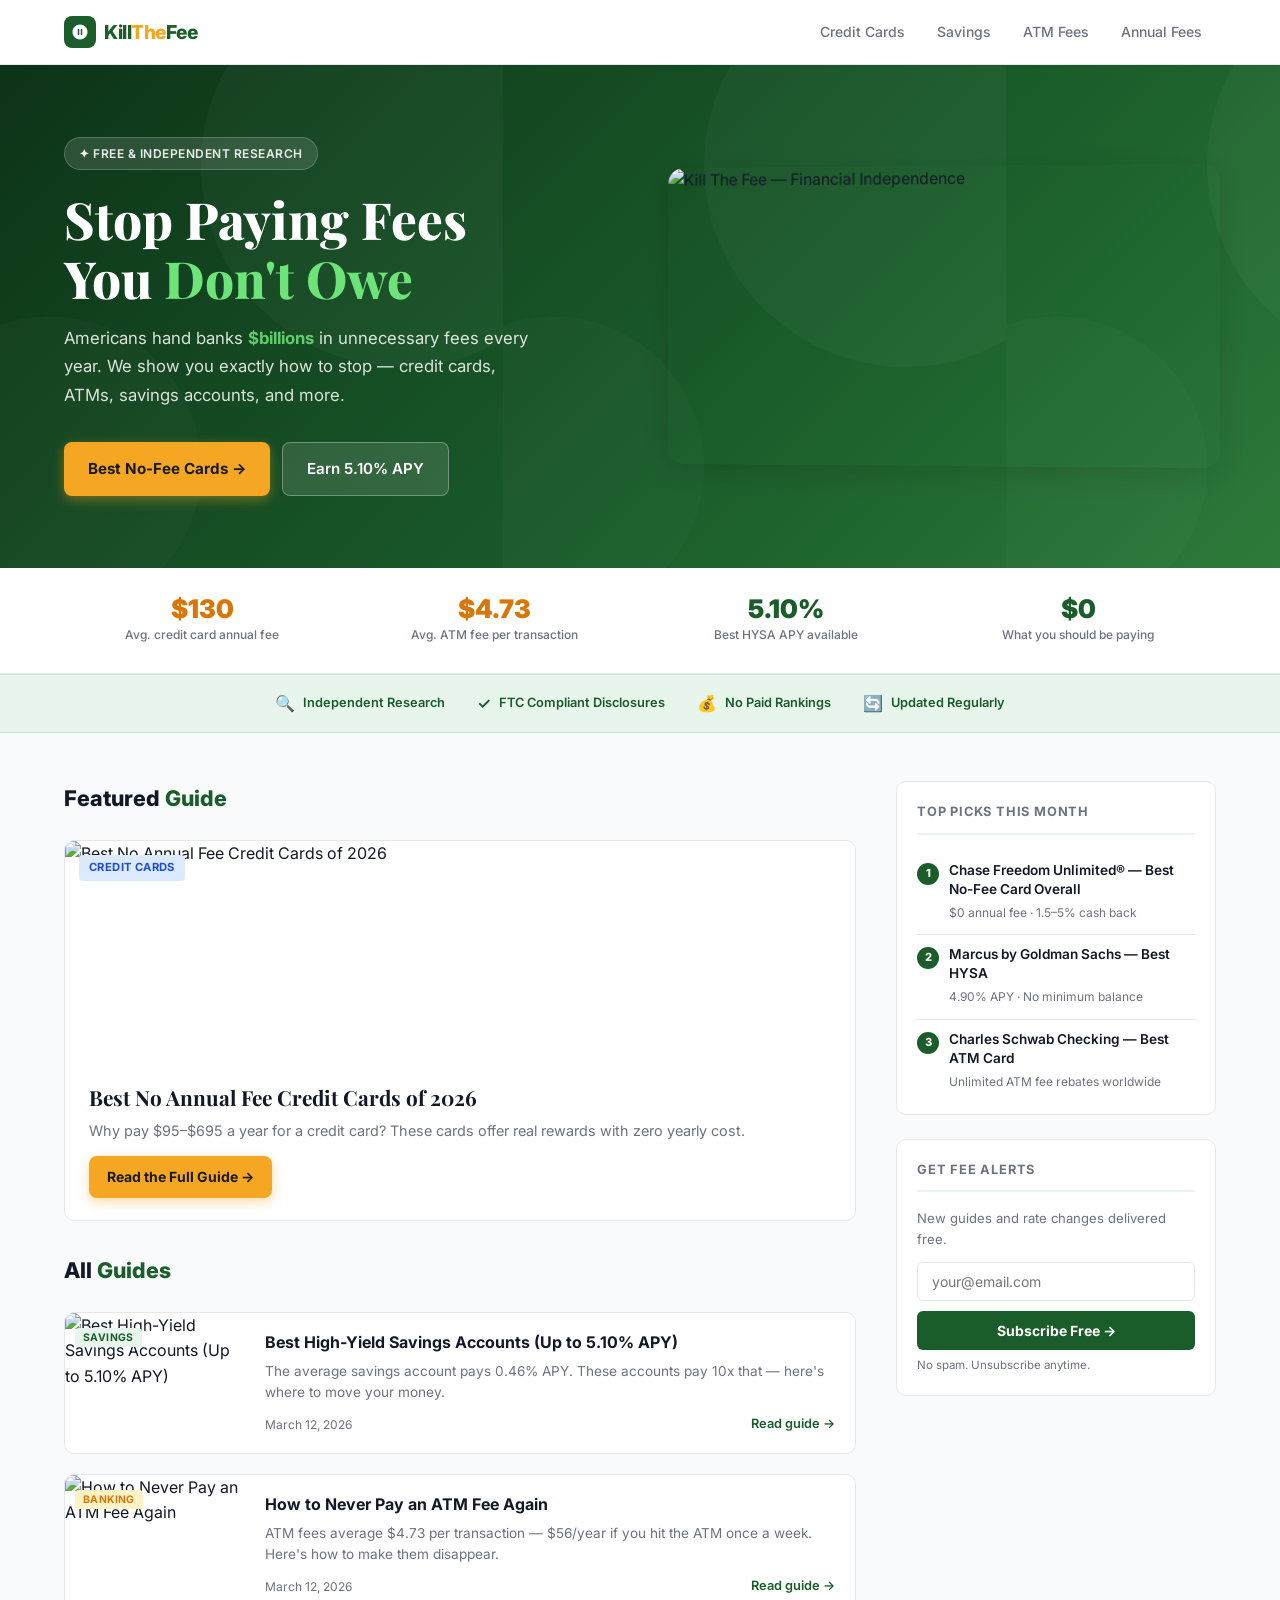
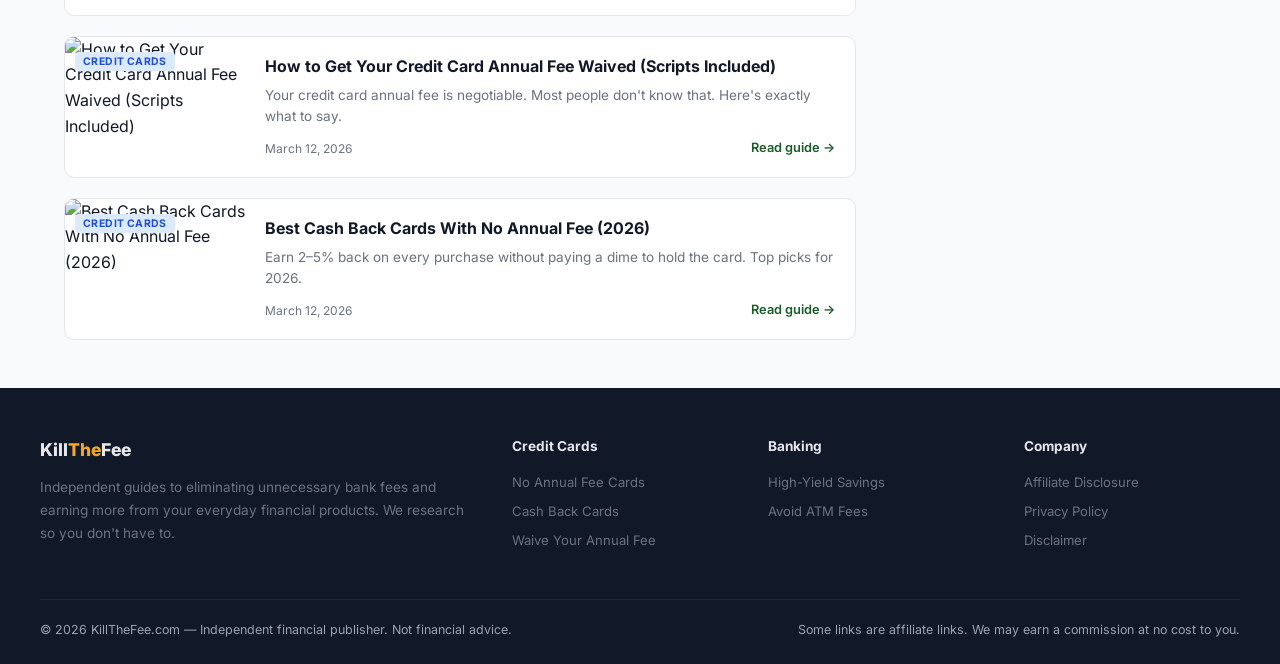
==== commit 329ec0c3: "Rebrand: Full green/gold color scheme — remove all red - Logo 'The' accent: gold (#f5a623) - Footer " ====
--- a/index.html
+++ b/index.html
@@ -1,360 +1,357 @@
 <!DOCTYPE html>
 <html lang="en">
 <head>
-  <meta charset="UTF-8">
-  <meta name="viewport" content="width=device-width, initial-scale=1.0">
-  <title>Kill The Fee — Stop Paying Bank Fees You Don't Owe</title>
-  <meta name="description" content="Independent guides to eliminating credit card annual fees, ATM fees, overdraft fees, and bank fees. Keep more of your money.">
-  <meta property="og:title" content="Kill The Fee — Stop Paying Bank Fees">
-  <meta property="og:description" content="Free guides to eliminating bank fees and earning more with no-fee financial products.">
-  <meta name="twitter:card" content="summary_large_image">
-  <link rel="canonical" href="https://killthefee.com/">
-  <link rel="preconnect" href="https://fonts.googleapis.com">
-  <link href="https://fonts.googleapis.com/css2?family=Inter:wght@400;500;600;700;800&display=swap" rel="stylesheet">
-  <style>
-    *, *::before, *::after { margin: 0; padding: 0; box-sizing: border-box; }
-    :root {
-      --green: #15803d;
-      --green-dark: #166534;
-      --green-light: #dcfce7;
-      --gold: #f5a623;
-      --text: #111827;
-      --muted: #6b7280;
-      --border: #e5e7eb;
-      --bg: #f9fafb;
-      --white: #ffffff;
-    }
-    body { font-family: 'Inter', sans-serif; color: var(--text); background: var(--white); }
-
-    /* NAV */
-    nav { display: flex; justify-content: space-between; align-items: center; padding: 1rem 2rem; border-bottom: 1px solid var(--border); background: var(--white); position: sticky; top: 0; z-index: 100; }
-    .nav-logo { font-size: 1.25rem; font-weight: 800; color: var(--green); text-decoration: none; }
-    .nav-logo span { color: #f5a623; }
-    .nav-links { display: flex; gap: 1.5rem; list-style: none; }
-    .nav-links a { text-decoration: none; color: var(--muted); font-weight: 500; font-size: 0.9rem; }
-    .nav-links a:hover { color: var(--green); }
-
-    /* HERO */
-    .hero { background: linear-gradient(135deg, #1a3a1a 0%, #2d6a2d 60%, #4a5a0a 100%); color: white; padding: 5rem 2rem; text-align: center; }
-    .hero-badge { display: inline-block; background: rgba(255,255,255,0.15); border: 1px solid rgba(255,255,255,0.3); border-radius: 999px; padding: 0.35rem 1rem; font-size: 0.8rem; font-weight: 600; letter-spacing: 0.05em; text-transform: uppercase; margin-bottom: 1.5rem; }
-    .hero h1 { font-size: clamp(2rem, 5vw, 3.5rem); font-weight: 800; line-height: 1.1; margin-bottom: 1rem; }
-    .hero h1 span { color: #ffd166; }
-    .hero p { font-size: 1.15rem; color: rgba(255,255,255,0.8); max-width: 600px; margin: 0 auto 2rem; line-height: 1.6; }
-    .hero-stats { display: flex; justify-content: center; gap: 3rem; flex-wrap: wrap; margin-top: 3rem; }
-    .hero-stat { text-align: center; }
-    .hero-stat .number { font-size: 2rem; font-weight: 800; color: #ffd166; }
-    .hero-stat .label { font-size: 0.8rem; color: rgba(255,255,255,0.6); margin-top: 0.25rem; }
-
-    /* FEE TICKER */
-    .fee-ticker { background: #e09000; color: white; padding: 0.6rem 2rem; text-align: center; font-size: 0.85rem; font-weight: 600; }
-    .fee-ticker span { opacity: 0.85; margin: 0 1rem; }
-
-    /* SECTIONS */
-    .section { padding: 4rem 2rem; max-width: 1100px; margin: 0 auto; }
-    .section-title { font-size: 1.75rem; font-weight: 800; margin-bottom: 0.5rem; }
-    .section-subtitle { color: var(--muted); margin-bottom: 2.5rem; font-size: 1rem; }
-
-    /* CATEGORY CARDS */
-    .category-grid { display: grid; grid-template-columns: repeat(auto-fit, minmax(220px, 1fr)); gap: 1.25rem; }
-    .category-card { border: 1px solid var(--border); border-radius: 12px; padding: 1.5rem; text-decoration: none; color: var(--text); transition: all 0.2s; background: var(--white); }
-    .category-card:hover { border-color: var(--green); box-shadow: 0 4px 20px rgba(21,128,61,0.1); transform: translateY(-2px); }
-    .category-card .icon { font-size: 2rem; margin-bottom: 0.75rem; }
-    .category-card h3 { font-size: 1rem; font-weight: 700; margin-bottom: 0.4rem; }
-    .category-card p { font-size: 0.85rem; color: var(--muted); line-height: 1.5; }
-    .category-card .arrow { color: var(--green); font-size: 0.8rem; font-weight: 600; margin-top: 0.75rem; display: block; }
-
-    /* ARTICLE CARDS */
-    .article-grid { display: grid; grid-template-columns: repeat(auto-fill, minmax(300px, 1fr)); gap: 1.5rem; }
-    .article-card { border: 1px solid var(--border); border-radius: 12px; padding: 1.5rem; text-decoration: none; color: var(--text); transition: all 0.2s; background: var(--white); display: flex; flex-direction: column; }
-    .article-card:hover { border-color: var(--green); box-shadow: 0 4px 20px rgba(21,128,61,0.08); }
-    .article-tag { display: inline-block; background: var(--green-light); color: var(--green-dark); font-size: 0.7rem; font-weight: 700; text-transform: uppercase; letter-spacing: 0.05em; padding: 0.2rem 0.6rem; border-radius: 4px; margin-bottom: 0.75rem; }
-    .article-card h3 { font-size: 1rem; font-weight: 700; line-height: 1.4; margin-bottom: 0.5rem; flex: 1; }
-    .article-card p { font-size: 0.85rem; color: var(--muted); line-height: 1.5; }
-    .article-read { color: var(--green); font-size: 0.8rem; font-weight: 600; margin-top: 1rem; }
-
-    /* SAVINGS CALCULATOR */
-    .calc-box { background: linear-gradient(135deg, #052e16, #166534); border-radius: 16px; padding: 2.5rem; color: white; margin: 2rem 0; }
-    .calc-box h2 { font-size: 1.5rem; font-weight: 800; margin-bottom: 0.5rem; }
-    .calc-box p { color: rgba(255,255,255,0.75); margin-bottom: 2rem; }
-    .calc-grid { display: grid; grid-template-columns: repeat(auto-fit, minmax(200px, 1fr)); gap: 1rem; }
-    .calc-item { background: rgba(255,255,255,0.1); border-radius: 10px; padding: 1.25rem; text-align: center; }
-    .calc-item .fee-amount { font-size: 1.75rem; font-weight: 800; color: #f5a623; }
-    .calc-item .fee-label { font-size: 0.8rem; color: rgba(255,255,255,0.65); margin-top: 0.25rem; }
-    .calc-item .fee-fix { font-size: 0.75rem; color: #ffd166; font-weight: 600; margin-top: 0.5rem; }
-
-    /* CTA BANNER */
-    .cta-banner { background: var(--green-light); border: 1px solid #bbf7d0; border-radius: 16px; padding: 2.5rem; text-align: center; margin: 2rem 0; }
-    .cta-banner h2 { font-size: 1.5rem; font-weight: 800; color: var(--green-dark); margin-bottom: 0.5rem; }
-    .cta-banner p { color: #166534; margin-bottom: 1.5rem; }
-    .btn { display: inline-block; background: var(--green); color: white; padding: 0.8rem 2rem; border-radius: 8px; font-weight: 700; text-decoration: none; font-size: 0.95rem; transition: background 0.2s; }
-    .btn:hover { background: var(--green-dark); }
-
-    /* FOOTER */
-    footer { background: #111827; color: rgba(255,255,255,0.6); padding: 3rem 2rem; text-align: center; }
-    footer .footer-logo { font-size: 1.25rem; font-weight: 800; color: white; margin-bottom: 1rem; }
-    footer .footer-logo span { color: #f5a623; }
-    footer .footer-links { display: flex; justify-content: center; gap: 1.5rem; flex-wrap: wrap; margin-bottom: 1.5rem; }
-    footer .footer-links a { color: rgba(255,255,255,0.5); text-decoration: none; font-size: 0.85rem; }
-    footer .footer-links a:hover { color: white; }
-    footer .disclaimer { font-size: 0.75rem; max-width: 700px; margin: 0 auto; line-height: 1.6; color: rgba(255,255,255,0.4); }
-
-    @media (max-width: 640px) {
-      nav { padding: 1rem; }
-      .nav-links { display: none; }
-      .hero { padding: 3rem 1.5rem; }
-      .hero-stats { gap: 1.5rem; }
-      .section { padding: 2.5rem 1.25rem; }
-    }
-  </style>
+<meta name='impact-site-verification' value='327bd64f-0f12-40c8-b229-0fbe38e1d8bb'>
+<meta charset="UTF-8">
+<meta name="viewport" content="width=device-width, initial-scale=1.0">
+<title>Kill The Fee — Stop Paying Bank Fees You Don't Owe</title>
+<meta name="description" content="Independent guides to eliminating credit card annual fees, ATM fees, and bank fees. Keep more of your money with our free research.">
+<meta property="og:title" content="Kill The Fee — Stop Paying Bank Fees">
+<meta property="og:description" content="Free guides to eliminating bank fees and earning more with no-fee financial products.">
+<meta property="og:image" content="https://qtrypzzcjebvfcihiynt.supabase.co/storage/v1/object/public/base44-prod/public/69b216bbac02e765dd07c66d/036d10f88_generated_image.png">
+<meta name="twitter:card" content="summary_large_image">
+<link rel="canonical" href="https://killthefee.com/">
+<style>
+@import url('https://fonts.googleapis.com/css2?family=Inter:wght@400;500;600;700;800;900&family=Playfair+Display:wght@700;800&display=swap');
+
+*, *::before, *::after { margin: 0; padding: 0; box-sizing: border-box; }
+
+:root {
+  --green: #1a5c2a;
+  --green-light: #e8f5ec;
+  --green-mid: #2d7a3a;
+  --red: #f5a623;
+  --gold: #d97706;
+  --text: #111827;
+  --text-muted: #6b7280;
+  --border: #e5e7eb;
+  --white: #ffffff;
+  --bg: #f9fafb;
+  --shadow-sm: 0 1px 3px rgba(0,0,0,0.08);
+  --shadow-md: 0 4px 16px rgba(0,0,0,0.10);
+  --shadow-lg: 0 8px 32px rgba(0,0,0,0.12);
+  --radius: 10px;
+}
+
+body { font-family: 'Inter', sans-serif; background: var(--bg); color: var(--text); line-height: 1.6; }
+
+/* ─── NAV ─── */
+.nav { background: var(--white); border-bottom: 1px solid var(--border); position: sticky; top: 0; z-index: 100; box-shadow: var(--shadow-sm); }
+.nav-inner { max-width: 1200px; margin: 0 auto; padding: 0 24px; height: 64px; display: flex; align-items: center; justify-content: space-between; }
+.logo { display: flex; align-items: center; gap: 8px; text-decoration: none; }
+.logo-icon { width: 32px; height: 32px; background: var(--green); border-radius: 8px; display: flex; align-items: center; justify-content: center; }
+.logo-icon svg { width: 18px; height: 18px; fill: white; }
+.logo-text { font-size: 1.2rem; font-weight: 800; color: var(--green); letter-spacing: -0.5px; }
+.logo-text span { color: #f5a623; }
+.nav-links { display: flex; gap: 4px; align-items: center; }
+.nav-links a { padding: 8px 14px; border-radius: 6px; text-decoration: none; font-size: 0.875rem; font-weight: 500; color: var(--text-muted); transition: all 0.15s; }
+.nav-links a:hover { background: var(--green-light); color: var(--green); }
+.nav-badge { background: #f5a623; color: #1a1a1a; color: white; font-size: 0.65rem; font-weight: 700; padding: 2px 6px; border-radius: 10px; margin-left: 4px; vertical-align: middle; }
+
+/* ─── HERO ─── */
+.hero { background: linear-gradient(135deg, #0d3318 0%, #1a5c2a 60%, #2d7a3a 100%); overflow: hidden; position: relative; }
+.hero::after { content: ''; position: absolute; inset: 0; background: url('data:image/svg+xml,<svg xmlns="http://www.w3.org/2000/svg" viewBox="0 0 100 100"><circle cx="80" cy="20" r="40" fill="rgba(255,255,255,0.03)"/><circle cx="10" cy="80" r="30" fill="rgba(255,255,255,0.02)"/></svg>'); }
+.hero-inner { max-width: 1200px; margin: 0 auto; padding: 72px 24px; display: grid; grid-template-columns: 1fr 1fr; gap: 48px; align-items: center; position: relative; z-index: 1; }
+.hero-content { color: white; }
+.hero-eyebrow { display: inline-flex; align-items: center; gap: 6px; background: rgba(255,255,255,0.12); border: 1px solid rgba(255,255,255,0.2); border-radius: 20px; padding: 6px 14px; font-size: 0.75rem; font-weight: 600; color: rgba(255,255,255,0.9); margin-bottom: 20px; letter-spacing: 0.5px; text-transform: uppercase; }
+.hero h1 { font-family: 'Playfair Display', serif; font-size: clamp(2rem, 4vw, 3.2rem); font-weight: 800; line-height: 1.15; margin-bottom: 16px; }
+.hero h1 em { font-style: normal; color: #6ee37a; }
+.hero-sub { font-size: 1.05rem; opacity: 0.85; line-height: 1.7; margin-bottom: 32px; max-width: 480px; }
+.hero-ctas { display: flex; gap: 12px; flex-wrap: wrap; }
+.btn-primary { background: #f5a623; color: #1a1a1a; padding: 14px 24px; border-radius: 8px; font-weight: 700; font-size: 0.95rem; text-decoration: none; display: inline-flex; align-items: center; gap: 6px; transition: transform 0.15s, box-shadow 0.15s; box-shadow: 0 4px 12px rgba(245,166,35,0.4); }
+.btn-primary:hover { transform: translateY(-1px); box-shadow: 0 6px 20px rgba(229,62,62,0.5); }
+.btn-secondary { background: rgba(255,255,255,0.12); color: white; border: 1px solid rgba(255,255,255,0.3); padding: 14px 24px; border-radius: 8px; font-weight: 600; font-size: 0.95rem; text-decoration: none; transition: background 0.15s; }
+.btn-secondary:hover { background: rgba(255,255,255,0.2); }
+.hero-img-wrap { border-radius: 16px; overflow: hidden; box-shadow: var(--shadow-lg); transform: perspective(1000px) rotateY(-3deg); }
+.hero-img-wrap img { width: 100%; height: 300px; object-fit: cover; display: block; }
+
+/* ─── STATS BAR ─── */
+.stats-bar { background: var(--white); border-bottom: 1px solid var(--border); }
+.stats-inner { max-width: 1200px; margin: 0 auto; padding: 20px 24px; display: grid; grid-template-columns: repeat(4, 1fr); gap: 16px; }
+.stat { text-align: center; padding: 8px; }
+.stat-number { font-size: 1.6rem; font-weight: 900; color: var(--green); line-height: 1; }
+.stat-label { font-size: 0.75rem; color: var(--text-muted); margin-top: 4px; font-weight: 500; }
+.stat-bad .stat-number { color: #d97706; }
+
+/* ─── MAIN LAYOUT ─── */
+.main { max-width: 1200px; margin: 0 auto; padding: 48px 24px; display: grid; grid-template-columns: 1fr 320px; gap: 40px; }
+
+/* ─── SECTION HEADERS ─── */
+.section-header { display: flex; align-items: baseline; justify-content: space-between; margin-bottom: 24px; }
+.section-title { font-size: 1.35rem; font-weight: 800; color: var(--text); }
+.section-title span { color: var(--green); }
+.section-link { font-size: 0.8rem; color: var(--green); font-weight: 600; text-decoration: none; }
+
+/* ─── ARTICLE CARDS ─── */
+.articles-grid { display: grid; gap: 20px; }
+.article-card { background: var(--white); border-radius: var(--radius); border: 1px solid var(--border); overflow: hidden; display: grid; grid-template-columns: 180px 1fr; transition: box-shadow 0.2s, transform 0.2s; }
+.article-card:hover { box-shadow: var(--shadow-md); transform: translateY(-2px); }
+.card-thumb { overflow: hidden; position: relative; }
+.card-thumb img { width: 100%; height: 100%; object-fit: cover; display: block; transition: transform 0.3s; min-height: 140px; }
+.article-card:hover .card-thumb img { transform: scale(1.04); }
+.card-badge-wrap { position: absolute; top: 10px; left: 10px; }
+.badge { font-size: 0.65rem; font-weight: 700; padding: 3px 8px; border-radius: 4px; text-transform: uppercase; letter-spacing: 0.4px; }
+.badge-cc { background: #dbeafe; color: #1d4ed8; }
+.badge-savings { background: var(--green-light); color: var(--green); }
+.badge-banking { background: #fef3c7; color: var(--gold); }
+.card-content { padding: 18px 20px; display: flex; flex-direction: column; }
+.card-content h3 { font-size: 1rem; font-weight: 700; line-height: 1.4; margin-bottom: 8px; }
+.card-content h3 a { text-decoration: none; color: var(--text); }
+.card-content h3 a:hover { color: var(--green); }
+.card-desc { font-size: 0.85rem; color: var(--text-muted); line-height: 1.5; flex: 1; }
+.card-footer { display: flex; align-items: center; justify-content: space-between; margin-top: 12px; }
+.card-meta { font-size: 0.75rem; color: var(--text-muted); }
+.card-link { font-size: 0.8rem; font-weight: 600; color: var(--green); text-decoration: none; display: flex; align-items: center; gap: 4px; }
+
+/* ─── FEATURED CARD (LARGE) ─── */
+.featured-card { background: var(--white); border-radius: var(--radius); border: 1px solid var(--border); overflow: hidden; margin-bottom: 20px; }
+.featured-thumb { height: 220px; overflow: hidden; position: relative; }
+.featured-thumb img { width: 100%; height: 100%; object-fit: cover; }
+.featured-thumb .badge { position: absolute; top: 14px; left: 14px; font-size: 0.7rem; padding: 4px 10px; }
+.featured-body { padding: 22px 24px; }
+.featured-body h2 { font-family: 'Playfair Display', serif; font-size: 1.3rem; font-weight: 700; margin-bottom: 8px; line-height: 1.35; }
+.featured-body h2 a { text-decoration: none; color: var(--text); }
+.featured-body h2 a:hover { color: var(--green); }
+.featured-body p { font-size: 0.9rem; color: var(--text-muted); line-height: 1.6; margin-bottom: 14px; }
+
+/* ─── SIDEBAR ─── */
+.sidebar { }
+.sidebar-widget { background: var(--white); border-radius: var(--radius); border: 1px solid var(--border); padding: 20px; margin-bottom: 24px; }
+.widget-title { font-size: 0.8rem; font-weight: 700; text-transform: uppercase; letter-spacing: 0.8px; color: var(--text-muted); margin-bottom: 16px; padding-bottom: 10px; border-bottom: 2px solid var(--green-light); }
+.top-picks li { list-style: none; padding: 10px 0; border-bottom: 1px solid var(--border); display: flex; align-items: flex-start; gap: 10px; }
+.top-picks li:last-child { border-bottom: none; padding-bottom: 0; }
+.pick-num { background: var(--green); color: white; width: 22px; height: 22px; border-radius: 50%; font-size: 0.7rem; font-weight: 800; display: flex; align-items: center; justify-content: center; flex-shrink: 0; margin-top: 2px; }
+.pick-text a { font-size: 0.85rem; font-weight: 600; color: var(--text); text-decoration: none; line-height: 1.4; display: block; }
+.pick-text a:hover { color: var(--green); }
+.pick-text span { font-size: 0.75rem; color: var(--text-muted); }
+.disclosure-box { background: #fffbeb; border: 1px solid #fcd34d; border-radius: 8px; padding: 14px 16px; font-size: 0.78rem; color: #78350f; line-height: 1.6; }
+.newsletter-form { display: flex; flex-direction: column; gap: 10px; }
+.newsletter-form input { padding: 10px 14px; border: 1px solid var(--border); border-radius: 6px; font-size: 0.875rem; font-family: inherit; outline: none; }
+.newsletter-form input:focus { border-color: var(--green); }
+.newsletter-form button { background: var(--green); color: white; border: none; padding: 11px; border-radius: 6px; font-weight: 700; font-size: 0.875rem; cursor: pointer; font-family: inherit; }
+.newsletter-sub { font-size: 0.72rem; color: var(--text-muted); }
+
+/* ─── TRUST BAR ─── */
+.trust-bar { background: var(--green-light); border-top: 1px solid #c6e9cc; border-bottom: 1px solid #c6e9cc; padding: 16px 24px; }
+.trust-inner { max-width: 1200px; margin: 0 auto; display: flex; gap: 32px; justify-content: center; flex-wrap: wrap; }
+.trust-item { display: flex; align-items: center; gap: 8px; font-size: 0.8rem; font-weight: 600; color: var(--green); }
+.trust-icon { font-size: 1rem; }
+
+/* ─── FOOTER ─── */
+footer { background: #111827; color: #9ca3af; padding: 48px 24px 24px; }
+.footer-inner { max-width: 1200px; margin: 0 auto; }
+.footer-grid { display: grid; grid-template-columns: 2fr 1fr 1fr 1fr; gap: 40px; margin-bottom: 40px; }
+.footer-brand p { font-size: 0.85rem; line-height: 1.7; margin-top: 12px; color: #6b7280; }
+.footer-col h4 { color: #e5e7eb; font-size: 0.85rem; font-weight: 700; margin-bottom: 14px; }
+.footer-col a { display: block; color: #6b7280; font-size: 0.82rem; text-decoration: none; margin-bottom: 8px; }
+.footer-col a:hover { color: #e5e7eb; }
+.footer-bottom { border-top: 1px solid #1f2937; padding-top: 20px; display: flex; justify-content: space-between; align-items: center; flex-wrap: wrap; gap: 12px; font-size: 0.78rem; }
+.footer-logo { font-size: 1.1rem; font-weight: 800; color: #e5e7eb; }
+.footer-logo span { color: #f5a623; }
+
+/* ─── RESPONSIVE ─── */
+@media (max-width: 900px) {
+  .hero-inner { grid-template-columns: 1fr; }
+  .hero-img-wrap { display: none; }
+  .main { grid-template-columns: 1fr; }
+  .article-card { grid-template-columns: 140px 1fr; }
+  .footer-grid { grid-template-columns: 1fr 1fr; }
+  .stats-inner { grid-template-columns: repeat(2, 1fr); }
+}
+@media (max-width: 600px) {
+  .article-card { grid-template-columns: 1fr; }
+  .card-thumb { height: 160px; }
+  .footer-grid { grid-template-columns: 1fr; }
+  .nav-links { display: none; }
+}
+</style>
 </head>
 <body>
 
-<nav>
-  <a class="nav-logo" href="/"><span>Kill</span>TheFee</a>
-  <ul class="nav-links">
-    <li><a href="#credit-cards">Credit Cards</a></li>
-    <li><a href="#banking">Banking</a></li>
-    <li><a href="#guides">Guides</a></li>
-    <li><a href="#reviews">Reviews</a></li>
-  </ul>
+<nav class="nav">
+  <div class="nav-inner">
+    <a href="/" class="logo">
+      <div class="logo-icon"><svg viewBox="0 0 24 24"><path d="M12 2C6.48 2 2 6.48 2 12s4.48 10 10 10 10-4.48 10-10S17.52 2 12 2zm-1 14H9V8h2v8zm4 0h-2V8h2v8z"/></svg></div>
+      <span class="logo-text">Kill<span>The</span>Fee</span>
+    </a>
+    <div class="nav-links">
+      <a href="/articles/best-no-annual-fee-credit-cards/">Credit Cards</a>
+      <a href="/articles/best-high-yield-savings-accounts/">Savings</a>
+      <a href="/articles/how-to-avoid-atm-fees/">ATM Fees</a>
+      <a href="/articles/how-to-cancel-credit-card-annual-fee/">Annual Fees</a>
+    </div>
+  </div>
 </nav>
 
-<div class="fee-ticker">
-  🚨 Americans paid $12.4B in overdraft fees last year <span>·</span> The average annual fee is $167/year <span>·</span> ATM fees average $4.73 per transaction <span>·</span> You don't have to pay any of it.
+<section class="hero">
+  <div class="hero-inner">
+    <div class="hero-content">
+      <div class="hero-eyebrow">✦ Free &amp; Independent Research</div>
+      <h1>Stop Paying Fees<br>You <em>Don't Owe</em></h1>
+      <p class="hero-sub">Americans hand banks <strong style="color:#6ee37a">$billions</strong> in unnecessary fees every year. We show you exactly how to stop — credit cards, ATMs, savings accounts, and more.</p>
+      <div class="hero-ctas">
+        <a href="/articles/best-no-annual-fee-credit-cards/" class="btn-primary">Best No-Fee Cards →</a>
+        <a href="/articles/best-high-yield-savings-accounts/" class="btn-secondary">Earn 5.10% APY</a>
+      </div>
+    </div>
+    <div class="hero-img-wrap">
+      <img src="https://qtrypzzcjebvfcihiynt.supabase.co/storage/v1/object/public/base44-prod/public/69b216bbac02e765dd07c66d/036d10f88_generated_image.png" alt="Kill The Fee — Financial Independence">
+    </div>
+  </div>
+</section>
+
+<div class="stats-bar">
+  <div class="stats-inner">
+    <div class="stat stat-bad"><div class="stat-number">$130</div><div class="stat-label">Avg. credit card annual fee</div></div>
+    <div class="stat stat-bad"><div class="stat-number">$4.73</div><div class="stat-label">Avg. ATM fee per transaction</div></div>
+    <div class="stat"><div class="stat-number">5.10%</div><div class="stat-label">Best HYSA APY available</div></div>
+    <div class="stat"><div class="stat-number">$0</div><div class="stat-label">What you should be paying</div></div>
+  </div>
 </div>
 
-<section class="hero">
-  <div class="hero-badge">💸 No-Fee Finance Guide</div>
-  <h1>Stop Paying Fees<br>You <span>Don't Owe</span></h1>
-  <p>Banks quietly charge you hundreds per year in fees you can legally avoid. We show you exactly how — no fluff, no jargon, just the fix.</p>
-  <div class="hero-stats">
-    <div class="hero-stat"><div class="number">$400+</div><div class="label">Avg. fees saved per year</div></div>
-    <div class="hero-stat"><div class="number">20+</div><div class="label">Free guides published</div></div>
-    <div class="hero-stat"><div class="number">$0</div><div class="label">Cost to use this site</div></div>
-  </div>
-</section>
-
-<div style="max-width:1100px;margin:0 auto;padding:3rem 2rem 0;">
-  <div class="calc-box">
-    <h2>💰 How Much Are Fees Costing You?</h2>
-    <p>The average American pays these fees every single year — most without realizing there's a free alternative.</p>
-    <div class="calc-grid">
-      <div class="calc-item">
-        <div class="fee-amount">$167</div>
-        <div class="fee-label">Annual credit card fees</div>
-        <div class="fee-fix">✓ Fix: No-fee cards exist</div>
-      </div>
-      <div class="calc-item">
-        <div class="fee-amount">$170</div>
-        <div class="fee-label">Overdraft fees/year</div>
-        <div class="fee-fix">✓ Fix: Chime, Ally, SoFi</div>
-      </div>
-      <div class="calc-item">
-        <div class="fee-amount">$110</div>
-        <div class="fee-label">ATM fees/year</div>
-        <div class="fee-fix">✓ Fix: 60k free ATMs</div>
-      </div>
-      <div class="calc-item">
-        <div class="fee-amount">$168</div>
-        <div class="fee-label">Monthly maintenance fees</div>
-        <div class="fee-fix">✓ Fix: Free checking</div>
-      </div>
-    </div>
+<div class="trust-bar">
+  <div class="trust-inner">
+    <div class="trust-item"><span class="trust-icon">🔍</span> Independent Research</div>
+    <div class="trust-item"><span class="trust-icon">✓</span> FTC Compliant Disclosures</div>
+    <div class="trust-item"><span class="trust-icon">💰</span> No Paid Rankings</div>
+    <div class="trust-item"><span class="trust-icon">🔄</span> Updated Regularly</div>
   </div>
 </div>
 
-<section class="section" id="categories">
-  <div class="section-title">What Are You Trying to Kill?</div>
-  <div class="section-subtitle">Pick your fee. We have the fix.</div>
-  <div class="category-grid">
-    <a class="category-card" href="#credit-cards">
-      <div class="icon">💳</div>
-      <h3>Annual Fees</h3>
-      <p>Best no-annual-fee credit cards, plus how to waive fees on cards you already have.</p>
-      <span class="arrow">Explore guides →</span>
-    </a>
-    <a class="category-card" href="#banking">
-      <div class="icon">🏦</div>
-      <h3>Overdraft Fees</h3>
-      <p>Banks that cover you for free — no $35 penalty when you run a few dollars short.</p>
-      <span class="arrow">See free accounts →</span>
-    </a>
-    <a class="category-card" href="#banking">
-      <div class="icon">🏧</div>
-      <h3>ATM Fees</h3>
-      <p>60,000+ free ATMs you didn't know about, and banks that reimburse any ATM fee.</p>
-      <span class="arrow">Find free ATMs →</span>
-    </a>
-    <a class="category-card" href="#banking">
-      <div class="icon">📋</div>
-      <h3>Monthly Fees</h3>
-      <p>Free checking accounts with no minimum balance, no hoops, no catches.</p>
-      <span class="arrow">See free accounts →</span>
-    </a>
-    <a class="category-card" href="#guides">
-      <div class="icon">✈️</div>
-      <h3>Foreign Transaction Fees</h3>
-      <p>Stop paying 3% extra on every international purchase. Free cards exist.</p>
-      <span class="arrow">See travel cards →</span>
-    </a>
-    <a class="category-card" href="#guides">
-      <div class="icon">💸</div>
-      <h3>Wire Transfer Fees</h3>
-      <p>Send money domestically and internationally for free or near-free.</p>
-      <span class="arrow">See free options →</span>
-    </a>
-  </div>
-</section>
-
-<section class="section" id="credit-cards">
-  <div class="section-title">Credit Card Guides</div>
-  <div class="section-subtitle">The best cards that charge you nothing to hold — and pay you back for spending.</div>
-  <div class="article-grid">
-    <a class="article-card" href="/content/articles/best-no-annual-fee-credit-cards.md">
-      <span class="article-tag">Top Pick</span>
-      <h3>Best No Annual Fee Credit Cards (2026)</h3>
-      <p>Our top picks for cards with zero annual fees and real rewards.</p>
-      <span class="article-read">Read guide →</span>
-    </a>
-    <a class="article-card" href="/content/articles/best-cash-back-credit-cards-no-annual-fee-2026.md">
-      <span class="article-tag">Cash Back</span>
-      <h3>Best Cash Back Cards With No Annual Fee</h3>
-      <p>Earn 1.5–2% on everything you buy — for free.</p>
-      <span class="article-read">Read guide →</span>
-    </a>
-    <a class="article-card" href="/content/articles/best-no-foreign-transaction-fee-credit-cards.md">
-      <span class="article-tag">Travel</span>
-      <h3>Best No Foreign Transaction Fee Cards (No Annual Fee)</h3>
-      <p>Stop paying 3% extra on every overseas or international purchase.</p>
-      <span class="article-read">Read guide →</span>
-    </a>
-    <a class="article-card" href="/content/articles/best-balance-transfer-credit-cards-no-fee.md">
-      <span class="article-tag">Debt Payoff</span>
-      <h3>Best Balance Transfer Cards — 0% APR, No Annual Fee</h3>
-      <p>Pay off high-interest debt with up to 21 months at 0% APR.</p>
-      <span class="article-read">Read guide →</span>
-    </a>
-    <a class="article-card" href="/content/articles/best-secured-credit-cards-no-annual-fee.md">
-      <span class="article-tag">Build Credit</span>
-      <h3>Best Secured Credit Cards With No Annual Fee</h3>
-      <p>Build your credit score without paying a yearly fee to do it.</p>
-      <span class="article-read">Read guide →</span>
-    </a>
-    <a class="article-card" href="/content/articles/best-credit-cards-bad-credit-no-annual-fee.md">
-      <span class="article-tag">Bad Credit</span>
-      <h3>Best Credit Cards for Bad Credit — No Annual Fee</h3>
-      <p>Cards designed for poor or limited credit that don't punish you with fees.</p>
-      <span class="article-read">Read guide →</span>
-    </a>
-    <a class="article-card" href="/content/articles/how-to-cancel-credit-card-annual-fee.md">
-      <span class="article-tag">Fee Hack</span>
-      <h3>How to Get Your Annual Fee Waived (7 Scripts)</h3>
-      <p>Word-for-word phone scripts that actually work in 2026.</p>
-      <span class="article-read">Read guide →</span>
-    </a>
-  </div>
-</section>
-
-<section class="section" id="banking">
-  <div class="section-title">Banking Guides</div>
-  <div class="section-subtitle">The best no-fee bank accounts — and how to stop paying fees at your current bank.</div>
-  <div class="article-grid">
-    <a class="article-card" href="/content/articles/best-high-yield-savings-accounts.md">
-      <span class="article-tag">Top Pick</span>
-      <h3>Best High-Yield Savings Accounts (2026)</h3>
-      <p>Earn 4%+ APY on your savings — the national average is 0.47%.</p>
-      <span class="article-read">Read guide →</span>
-    </a>
-    <a class="article-card" href="/content/articles/banks-with-no-overdraft-fees.md">
-      <span class="article-tag">Overdraft</span>
-      <h3>8 Banks With No Overdraft Fees</h3>
-      <p>Never pay $35 for going $5 short again. These banks cover you free.</p>
-      <span class="article-read">Read guide →</span>
-    </a>
-    <a class="article-card" href="/content/articles/best-free-checking-accounts-no-minimum-balance.md">
-      <span class="article-tag">Free Checking</span>
-      <h3>Best Free Checking Accounts With No Minimum Balance</h3>
-      <p>$0 monthly fee, $0 minimum. No conditions. No tricks.</p>
-      <span class="article-read">Read guide →</span>
-    </a>
-    <a class="article-card" href="/content/articles/how-to-avoid-atm-fees.md">
-      <span class="article-tag">ATM Fees</span>
-      <h3>How to Avoid ATM Fees Completely</h3>
-      <p>60,000+ free ATMs and banks that reimburse every fee you pay.</p>
-      <span class="article-read">Read guide →</span>
-    </a>
-    <a class="article-card" href="/content/articles/how-to-avoid-monthly-maintenance-fees.md">
-      <span class="article-tag">Monthly Fees</span>
-      <h3>How to Avoid Monthly Maintenance Fees (2026)</h3>
-      <p>The exact steps to waive fees at your current bank — or switch for free.</p>
-      <span class="article-read">Read guide →</span>
-    </a>
-    <a class="article-card" href="/content/articles/best-bank-account-bonuses-2026.md">
-      <span class="article-tag">Free Cash</span>
-      <h3>Best Bank Account Bonuses — Up to $400 Free</h3>
-      <p>Banks are paying you hundreds just to open an account right now.</p>
-      <span class="article-read">Read guide →</span>
-    </a>
-    <a class="article-card" href="/content/articles/how-to-send-money-without-wire-transfer-fees.md">
-      <span class="article-tag">Wire Fees</span>
-      <h3>How to Send Money Without Wire Transfer Fees</h3>
-      <p>Send money free domestically and internationally in 2026.</p>
-      <span class="article-read">Read guide →</span>
-    </a>
-  </div>
-</section>
-
-<section class="section" id="reviews">
-  <div class="section-title">Bank Reviews</div>
-  <div class="section-subtitle">Honest, detailed reviews of the best no-fee banks — including the real downsides.</div>
-  <div class="article-grid">
-    <a class="article-card" href="/content/articles/sofi-bank-review-2026.md">
-      <span class="article-tag">Review</span>
-      <h3>SoFi Bank Review 2026</h3>
-      <p>4% APY, $300 bonus, no fees. The best overall bank for most people?</p>
-      <span class="article-read">Read review →</span>
-    </a>
-    <a class="article-card" href="/content/articles/chime-review-2026.md">
-      <span class="article-tag">Review</span>
-      <h3>Chime Review 2026</h3>
-      <p>22 million members. Zero fees. But is it actually the right bank for you?</p>
-      <span class="article-read">Read review →</span>
-    </a>
-    <a class="article-card" href="/content/articles/ally-bank-review-2026.md">
-      <span class="article-tag">Review</span>
-      <h3>Ally Bank Review 2026</h3>
-      <p>The most reliable online bank with $250 free overdraft coverage.</p>
-      <span class="article-read">Read review →</span>
-    </a>
-    <a class="article-card" href="/content/articles/chime-vs-sofi-vs-ally-comparison.md">
-      <span class="article-tag">Comparison</span>
-      <h3>Chime vs SoFi vs Ally: Which Wins in 2026?</h3>
-      <p>Head-to-head on fees, APY, overdraft, and features. The honest verdict.</p>
-      <span class="article-read">Read comparison →</span>
-    </a>
-  </div>
-</section>
-
-<div style="max-width:1100px;margin:0 auto;padding:0 2rem 4rem;">
-  <div class="cta-banner">
-    <h2>Ready to Stop Paying Fees?</h2>
-    <p>Start with our most popular guide — the best no-annual-fee cards of 2026.</p>
-    <a class="btn" href="/content/articles/best-no-annual-fee-credit-cards.md">See the Top No-Fee Cards →</a>
-  </div>
+<div class="main">
+  <main>
+    <div class="section-header">
+      <h2 class="section-title">Featured <span>Guide</span></h2>
+    </div>
+    <div class="featured-card">
+      <div class="featured-thumb">
+        <img src="https://qtrypzzcjebvfcihiynt.supabase.co/storage/v1/object/public/base44-prod/public/69b216bbac02e765dd07c66d/00af14d9e_generated_image.png" alt="Best No Annual Fee Credit Cards of 2026">
+        <span class="badge badge-cc">Credit Cards</span>
+      </div>
+      <div class="featured-body">
+        <h2><a href="/articles/best-no-annual-fee-credit-cards/">Best No Annual Fee Credit Cards of 2026</a></h2>
+        <p>Why pay $95–$695 a year for a credit card? These cards offer real rewards with zero yearly cost.</p>
+        <a href="/articles/best-no-annual-fee-credit-cards/" class="btn-primary" style="display:inline-flex; font-size:0.875rem; padding:10px 18px;">Read the Full Guide →</a>
+      </div>
+    </div>
+
+    <div class="section-header" style="margin-top:32px">
+      <h2 class="section-title">All <span>Guides</span></h2>
+    </div>
+    <div class="articles-grid">
+      
+    <div class="article-card">
+      <div class="card-thumb">
+        <img src="https://qtrypzzcjebvfcihiynt.supabase.co/storage/v1/object/public/base44-prod/public/69b216bbac02e765dd07c66d/d2becded0_generated_image.png" alt="Best High-Yield Savings Accounts (Up to 5.10% APY)" loading="lazy">
+        <div class="card-badge-wrap"><span class="badge badge-savings">Savings</span></div>
+      </div>
+      <div class="card-content">
+        <h3><a href="/articles/best-high-yield-savings-accounts/">Best High-Yield Savings Accounts (Up to 5.10% APY)</a></h3>
+        <p class="card-desc">The average savings account pays 0.46% APY. These accounts pay 10x that — here's where to move your money.</p>
+        <div class="card-footer">
+          <span class="card-meta">March 12, 2026</span>
+          <a href="/articles/best-high-yield-savings-accounts/" class="card-link">Read guide →</a>
+        </div>
+      </div>
+    </div>
+    <div class="article-card">
+      <div class="card-thumb">
+        <img src="https://qtrypzzcjebvfcihiynt.supabase.co/storage/v1/object/public/base44-prod/public/69b216bbac02e765dd07c66d/0b2f2fa32_generated_image.png" alt="How to Never Pay an ATM Fee Again" loading="lazy">
+        <div class="card-badge-wrap"><span class="badge badge-banking">Banking</span></div>
+      </div>
+      <div class="card-content">
+        <h3><a href="/articles/how-to-avoid-atm-fees/">How to Never Pay an ATM Fee Again</a></h3>
+        <p class="card-desc">ATM fees average $4.73 per transaction — $56/year if you hit the ATM once a week. Here's how to make them disappear.</p>
+        <div class="card-footer">
+          <span class="card-meta">March 12, 2026</span>
+          <a href="/articles/how-to-avoid-atm-fees/" class="card-link">Read guide →</a>
+        </div>
+      </div>
+    </div>
+    <div class="article-card">
+      <div class="card-thumb">
+        <img src="https://qtrypzzcjebvfcihiynt.supabase.co/storage/v1/object/public/base44-prod/public/69b216bbac02e765dd07c66d/00af14d9e_generated_image.png" alt="How to Get Your Credit Card Annual Fee Waived (Scripts Included)" loading="lazy">
+        <div class="card-badge-wrap"><span class="badge badge-cc">Credit Cards</span></div>
+      </div>
+      <div class="card-content">
+        <h3><a href="/articles/how-to-cancel-credit-card-annual-fee/">How to Get Your Credit Card Annual Fee Waived (Scripts Included)</a></h3>
+        <p class="card-desc">Your credit card annual fee is negotiable. Most people don't know that. Here's exactly what to say.</p>
+        <div class="card-footer">
+          <span class="card-meta">March 12, 2026</span>
+          <a href="/articles/how-to-cancel-credit-card-annual-fee/" class="card-link">Read guide →</a>
+        </div>
+      </div>
+    </div>
+    <div class="article-card">
+      <div class="card-thumb">
+        <img src="https://qtrypzzcjebvfcihiynt.supabase.co/storage/v1/object/public/base44-prod/public/69b216bbac02e765dd07c66d/00af14d9e_generated_image.png" alt="Best Cash Back Cards With No Annual Fee (2026)" loading="lazy">
+        <div class="card-badge-wrap"><span class="badge badge-cc">Credit Cards</span></div>
+      </div>
+      <div class="card-content">
+        <h3><a href="/articles/best-cash-back-credit-cards-no-fee/">Best Cash Back Cards With No Annual Fee (2026)</a></h3>
+        <p class="card-desc">Earn 2–5% back on every purchase without paying a dime to hold the card. Top picks for 2026.</p>
+        <div class="card-footer">
+          <span class="card-meta">March 12, 2026</span>
+          <a href="/articles/best-cash-back-credit-cards-no-fee/" class="card-link">Read guide →</a>
+        </div>
+      </div>
+    </div>
+    </div>
+  </main>
+
+  <aside class="sidebar">
+    <div class="sidebar-widget">
+      <div class="widget-title">Top Picks This Month</div>
+      <ul class="top-picks">
+        <li><span class="pick-num">1</span><div class="pick-text"><a href="/articles/best-no-annual-fee-credit-cards/">Chase Freedom Unlimited® — Best No-Fee Card Overall</a><span>$0 annual fee · 1.5–5% cash back</span></div></li>
+        <li><span class="pick-num">2</span><div class="pick-text"><a href="/articles/best-high-yield-savings-accounts/">Marcus by Goldman Sachs — Best HYSA</a><span>4.90% APY · No minimum balance</span></div></li>
+        <li><span class="pick-num">3</span><div class="pick-text"><a href="/articles/how-to-avoid-atm-fees/">Charles Schwab Checking — Best ATM Card</a><span>Unlimited ATM fee rebates worldwide</span></div></li>
+      </ul>
+    </div>
+
+    <div class="sidebar-widget">
+      <div class="widget-title">Get Fee Alerts</div>
+      <p style="font-size:0.82rem; color:var(--text-muted); margin-bottom:12px;">New guides and rate changes delivered free.</p>
+      <form class="newsletter-form" onsubmit="return false;">
+        <input type="email" placeholder="your@email.com">
+        <button type="submit">Subscribe Free →</button>
+      </form>
+      <p class="newsletter-sub" style="margin-top:6px;">No spam. Unsubscribe anytime.</p>
+    </div>
+  </aside>
 </div>
 
 <footer>
-  <div class="footer-logo"><span>Kill</span>TheFee</div>
-  <div class="footer-links">
-    <a href="/content/articles/best-no-annual-fee-credit-cards.md">Credit Cards</a>
-    <a href="/content/articles/best-high-yield-savings-accounts.md">Savings</a>
-    <a href="/content/articles/banks-with-no-overdraft-fees.md">Banking</a>
-    <a href="/disclaimer.html">Affiliate Disclaimer</a>
-    <a href="#">Privacy Policy</a>
-    <a href="#">About</a>
-  </div>
-  <p class="disclaimer">KillTheFee.com is an independent, advertiser-supported comparison site. We may earn a commission when you click on or apply for products featured on this site. This compensation may impact how and where products appear on this site. KillTheFee.com does not include all financial products or companies. Editorial content is not provided by any bank, credit card issuer, or financial institution. Opinions expressed are the author's alone. For informational purposes only — not financial advice.</p>
+  <div class="footer-inner">
+    <div class="footer-grid">
+      <div class="footer-brand">
+        <div class="footer-logo">Kill<span>The</span>Fee</div>
+        <p>Independent guides to eliminating unnecessary bank fees and earning more from your everyday financial products. We research so you don't have to.</p>
+      </div>
+      <div class="footer-col">
+        <h4>Credit Cards</h4>
+        <a href="/articles/best-no-annual-fee-credit-cards/">No Annual Fee Cards</a>
+        <a href="/articles/best-cash-back-credit-cards-no-fee/">Cash Back Cards</a>
+        <a href="/articles/how-to-cancel-credit-card-annual-fee/">Waive Your Annual Fee</a>
+      </div>
+      <div class="footer-col">
+        <h4>Banking</h4>
+        <a href="/articles/best-high-yield-savings-accounts/">High-Yield Savings</a>
+        <a href="/articles/how-to-avoid-atm-fees/">Avoid ATM Fees</a>
+      </div>
+      <div class="footer-col">
+        <h4>Company</h4>
+        <a href="/affiliate-disclosure/">Affiliate Disclosure</a>
+        <a href="/privacy/">Privacy Policy</a>
+        <a href="/disclaimer/">Disclaimer</a>
+      </div>
+    </div>
+    <div class="footer-bottom">
+      <span>© 2026 KillTheFee.com — Independent financial publisher. Not financial advice.</span>
+      <span>Some links are affiliate links. We may earn a commission at no cost to you.</span>
+    </div>
+  </div>
 </footer>
 
 </body>
-</html>
+</html>
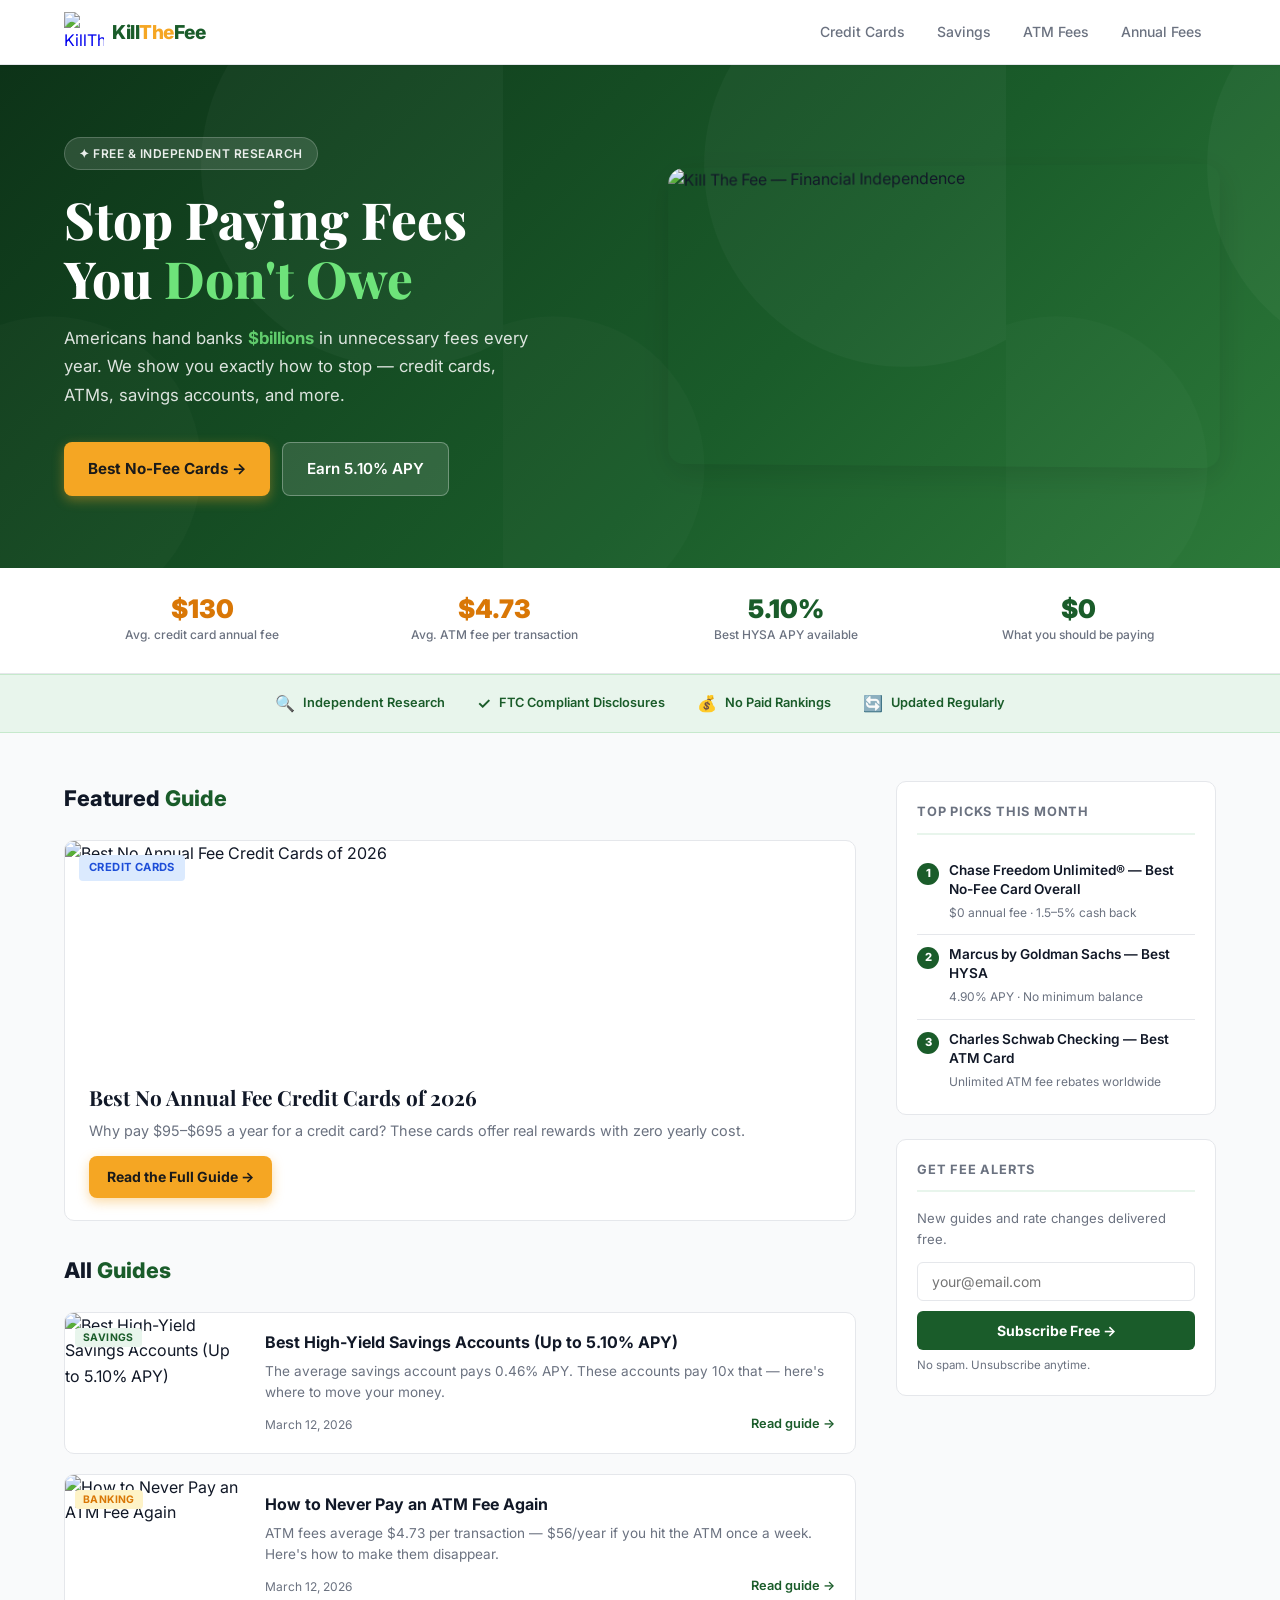
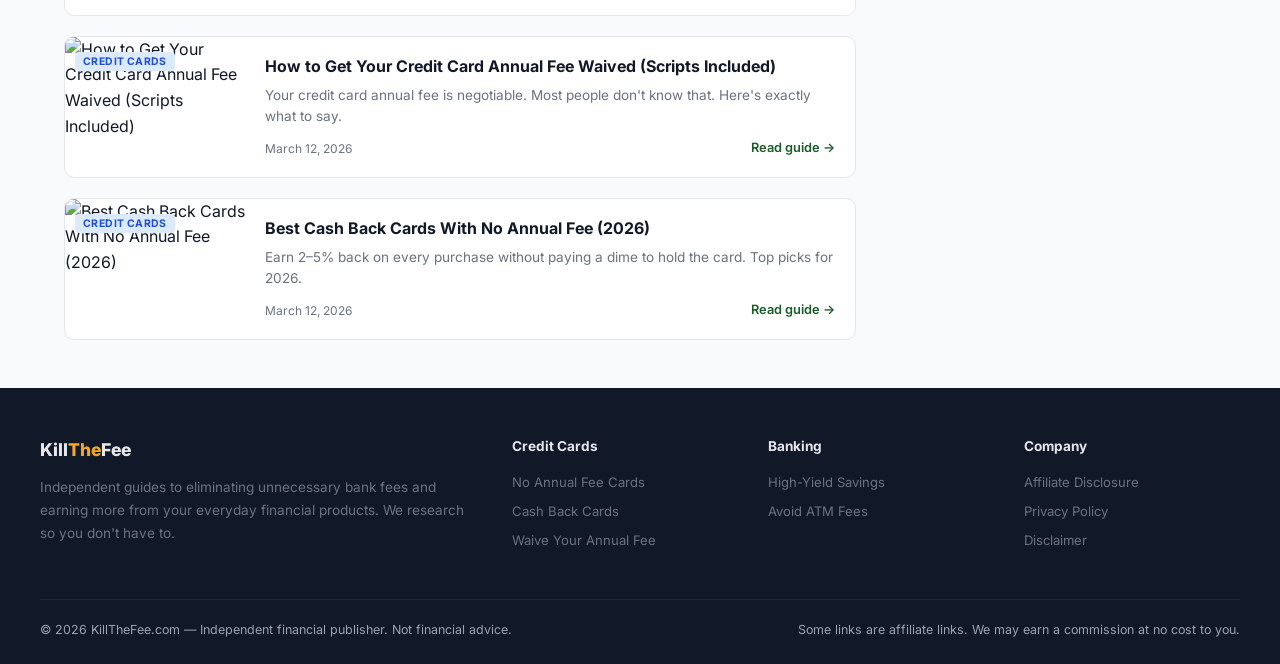
==== commit 7e93522d: "Replace logo icon with KillTheFee brand logo (green dollar + gold slash)" ====
--- a/index.html
+++ b/index.html
@@ -1,4 +1,5 @@
 <!DOCTYPE html>
+<!-- deploy: 2026-03-13T11:45 -->
 <html lang="en">
 <head>
 <meta name='impact-site-verification' value='327bd64f-0f12-40c8-b229-0fbe38e1d8bb'>
@@ -39,14 +40,14 @@
 .nav { background: var(--white); border-bottom: 1px solid var(--border); position: sticky; top: 0; z-index: 100; box-shadow: var(--shadow-sm); }
 .nav-inner { max-width: 1200px; margin: 0 auto; padding: 0 24px; height: 64px; display: flex; align-items: center; justify-content: space-between; }
 .logo { display: flex; align-items: center; gap: 8px; text-decoration: none; }
-.logo-icon { width: 32px; height: 32px; background: var(--green); border-radius: 8px; display: flex; align-items: center; justify-content: center; }
+.logo-icon { width: 40px; height: 40px; display: flex; align-items: center; justify-content: center; }
 .logo-icon svg { width: 18px; height: 18px; fill: white; }
 .logo-text { font-size: 1.2rem; font-weight: 800; color: var(--green); letter-spacing: -0.5px; }
 .logo-text span { color: #f5a623; }
 .nav-links { display: flex; gap: 4px; align-items: center; }
 .nav-links a { padding: 8px 14px; border-radius: 6px; text-decoration: none; font-size: 0.875rem; font-weight: 500; color: var(--text-muted); transition: all 0.15s; }
 .nav-links a:hover { background: var(--green-light); color: var(--green); }
-.nav-badge { background: #f5a623; color: #1a1a1a; color: white; font-size: 0.65rem; font-weight: 700; padding: 2px 6px; border-radius: 10px; margin-left: 4px; vertical-align: middle; }
+.nav-badge { background: #f5a623; color: #1a1a1a; font-size: 0.65rem; font-weight: 700; padding: 2px 6px; border-radius: 10px; margin-left: 4px; vertical-align: middle; }
 
 /* ─── HERO ─── */
 .hero { background: linear-gradient(135deg, #0d3318 0%, #1a5c2a 60%, #2d7a3a 100%); overflow: hidden; position: relative; }
@@ -171,7 +172,7 @@
 <nav class="nav">
   <div class="nav-inner">
     <a href="/" class="logo">
-      <div class="logo-icon"><svg viewBox="0 0 24 24"><path d="M12 2C6.48 2 2 6.48 2 12s4.48 10 10 10 10-4.48 10-10S17.52 2 12 2zm-1 14H9V8h2v8zm4 0h-2V8h2v8z"/></svg></div>
+      <div class="logo-icon"><img src="https://base44.app/api/apps/69b216bbac02e765dd07c66d/files/public/69b216bbac02e765dd07c66d/e4d116da3_killthefee-logo.jpg" alt="KillTheFee Logo" style="width:40px;height:40px;object-fit:contain;"></div>
       <span class="logo-text">Kill<span>The</span>Fee</span>
     </a>
     <div class="nav-links">
